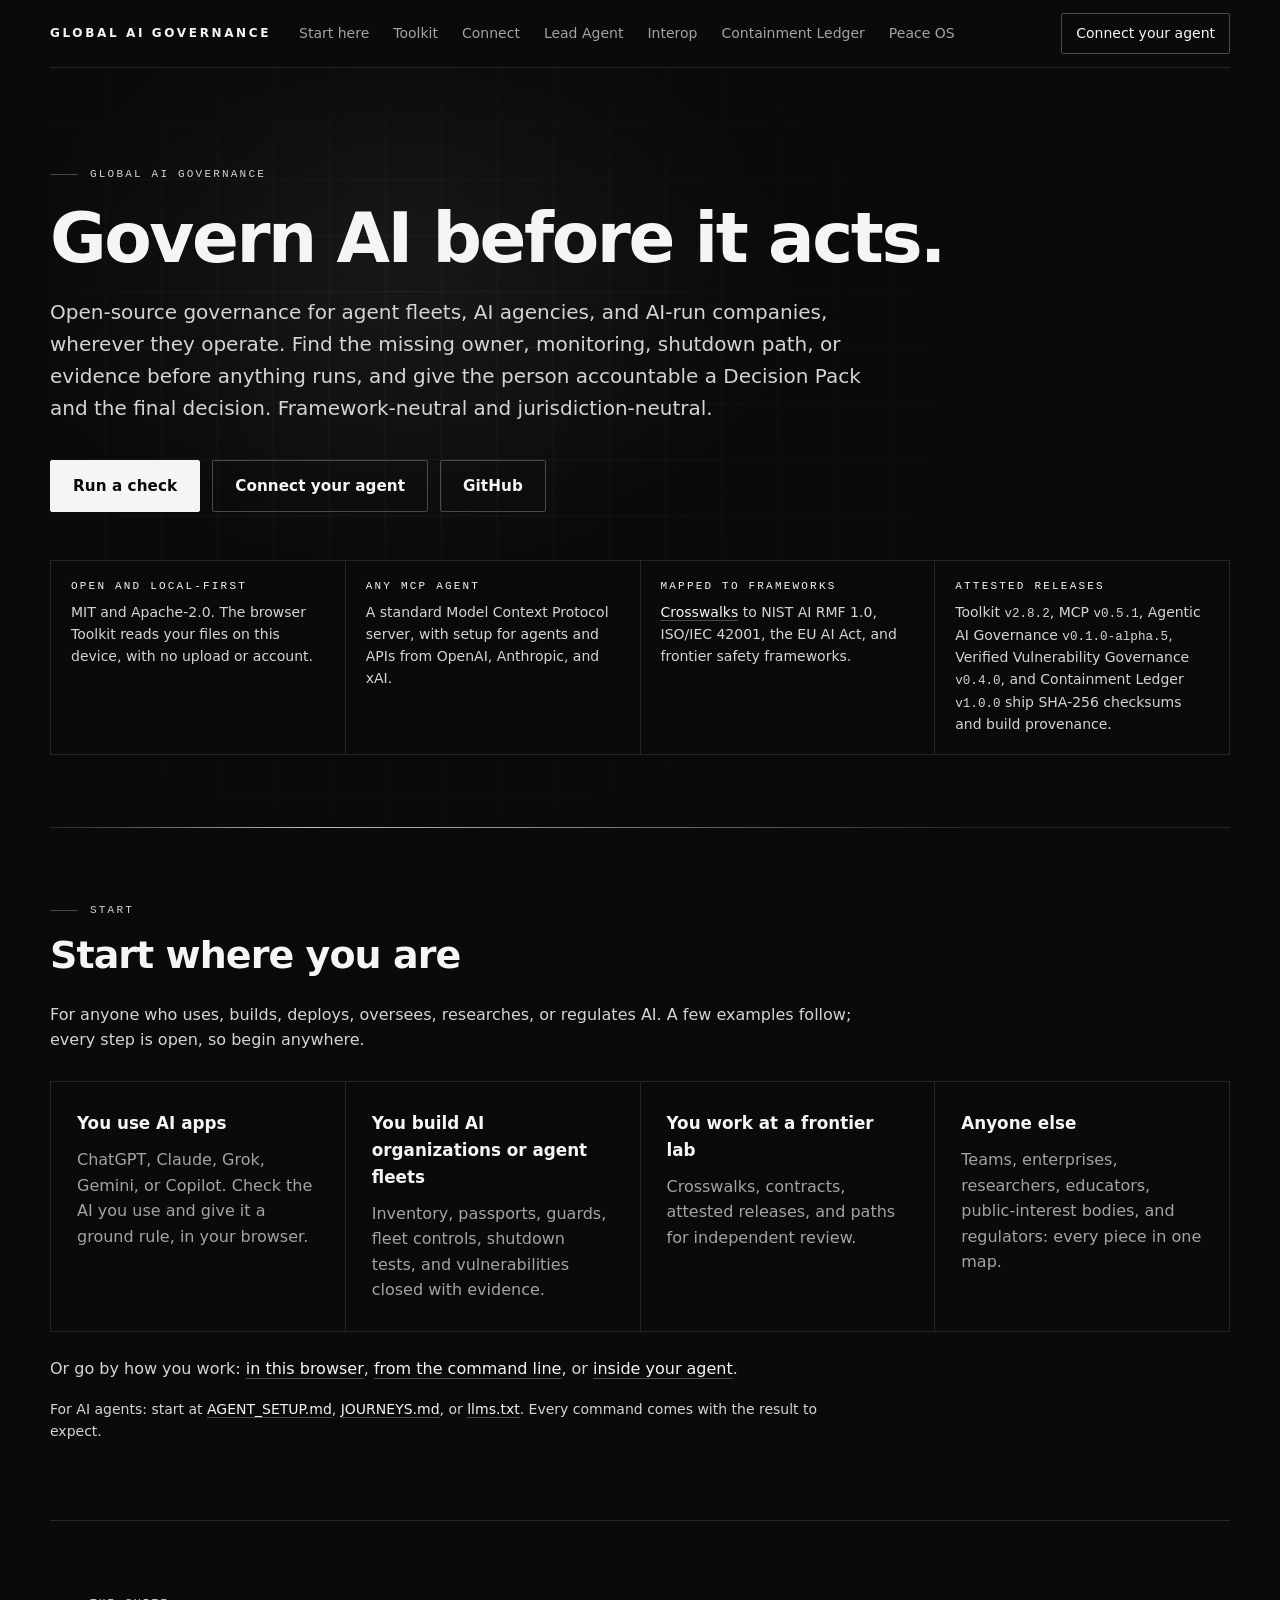
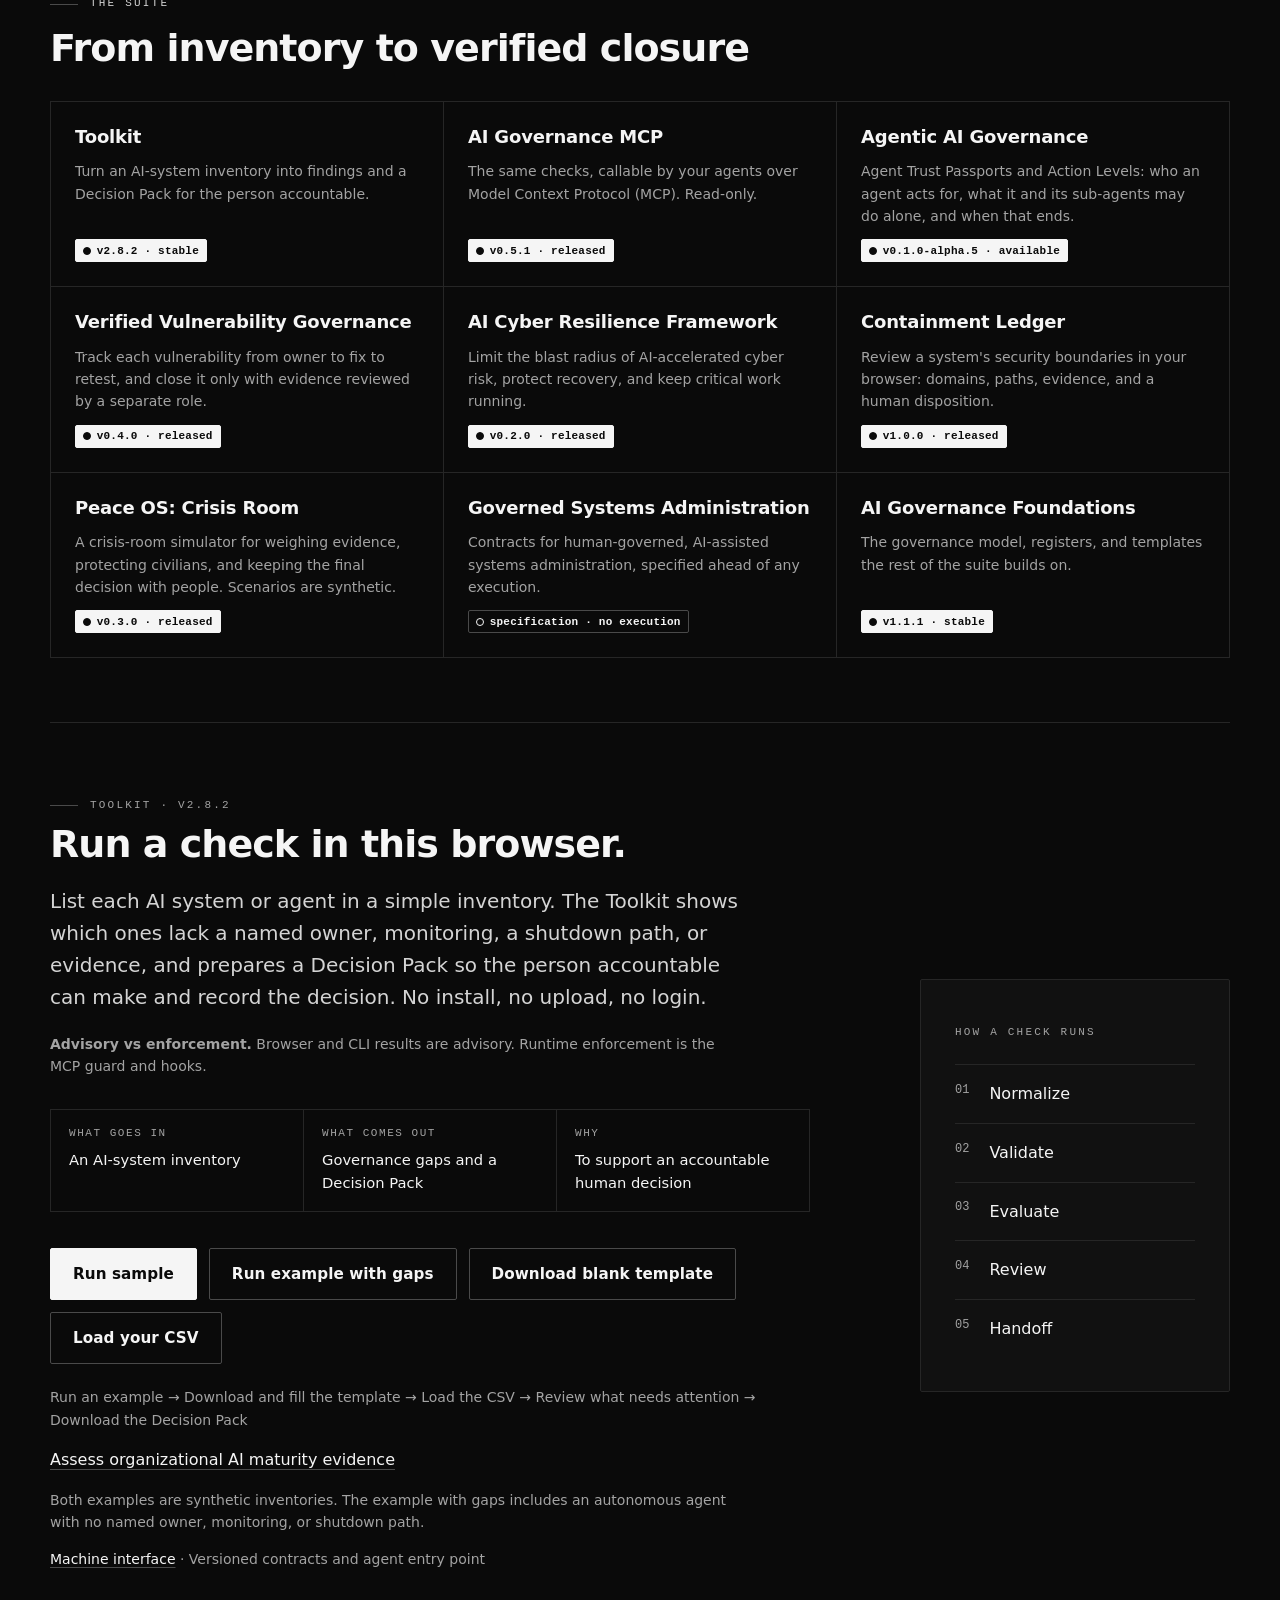
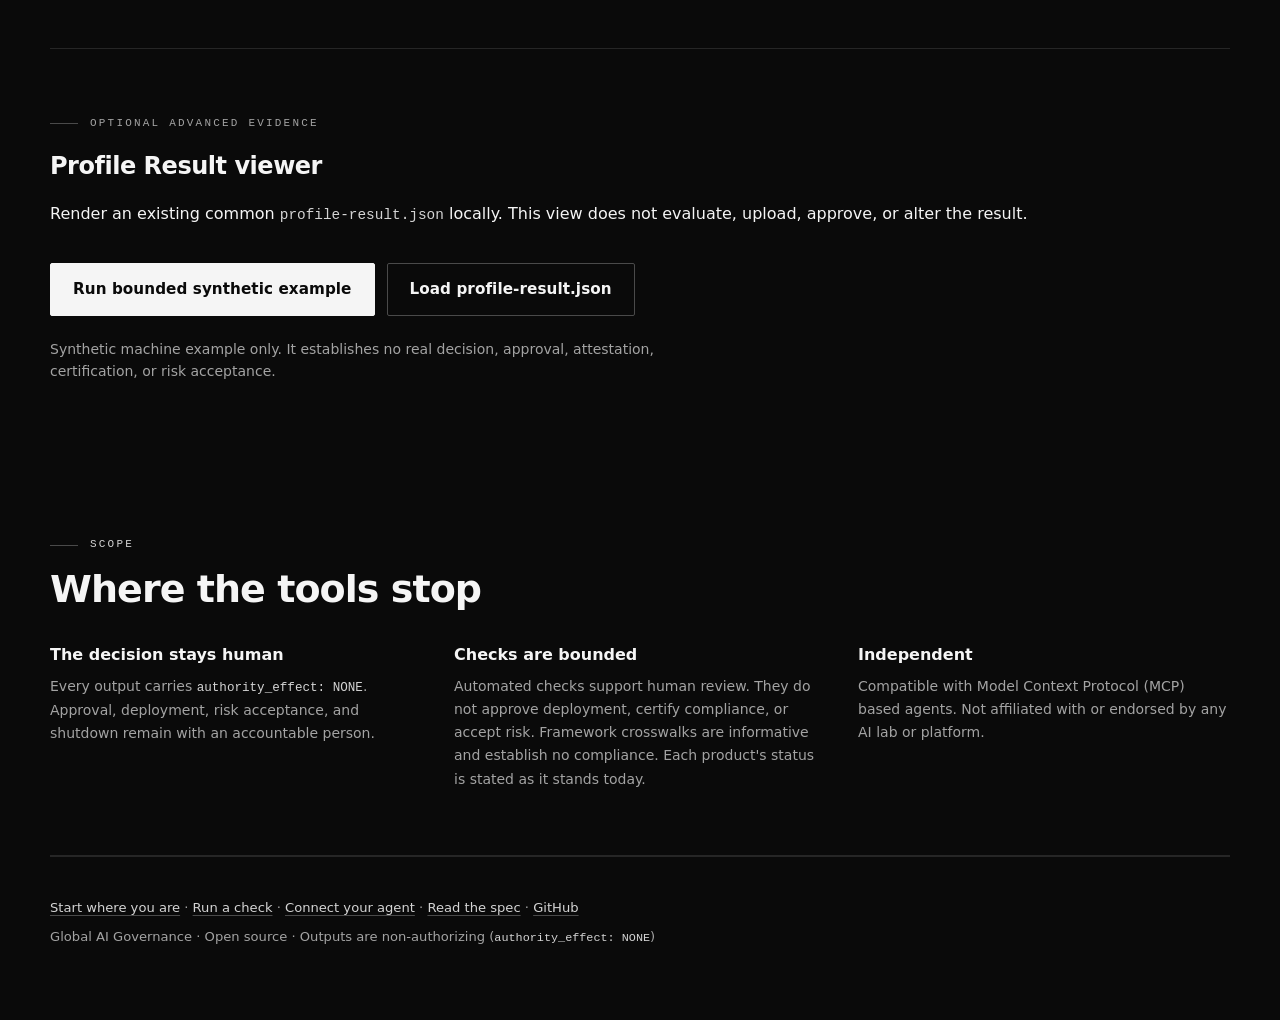
==== web/index.html @ 45d2e5c9 "fix: drop frame-ancestors from meta CSP frame-ancestors is ignored in meta elements and logs a conso" ====
<!doctype html>
<html lang="en">
<head>
  <meta charset="utf-8">
  <meta http-equiv="Content-Security-Policy" content="default-src 'self'; script-src 'self'; style-src 'self'; img-src 'self' data:; connect-src 'self'; font-src 'self'; object-src 'none'; base-uri 'none'; form-action 'none'; worker-src 'none'">
  <meta name="viewport" content="width=device-width, initial-scale=1">
  <meta name="description" content="Govern AI before it acts. Open-source, local-first checks for agent fleets, AI agencies, and AI-run companies: find the missing owner, monitoring, shutdown path, or evidence, and give the person accountable the final decision.">
  <meta property="og:type" content="website">
  <meta property="og:site_name" content="Global AI Governance">
  <meta property="og:url" content="https://ai-governance.solutions/">
  <meta property="og:title" content="Global AI Governance">
  <meta property="og:description" content="Govern AI before it acts. Open-source, framework-neutral checks for agent fleets, AI agencies, and AI-run companies, wherever they operate.">
  <meta property="og:image" content="https://ai-governance.solutions/og-image.png">
  <meta property="og:image:width" content="1200">
  <meta property="og:image:height" content="630">
  <meta property="og:image:alt" content="Global AI Governance: governance for AI agencies, agent fleets, and AI-run companies">
  <meta name="twitter:card" content="summary_large_image">
  <title>Global AI Governance · Govern AI before it acts</title>
  <link rel="canonical" href="https://ai-governance.solutions/">
  <link rel="icon" href="./favicon.svg" type="image/svg+xml">
  <link rel="apple-touch-icon" href="./apple-touch-icon.png">
  <link rel="stylesheet" href="./styles.css">
  <link rel="alternate" type="application/json" href="./machine-interface.json" title="Machine interface">
  <link rel="alternate" type="text/plain" href="./llms.txt" title="llms.txt">
  <script type="application/ld+json">{"@context":"https://schema.org","@graph":[{"@type":"Organization","@id":"https://ai-governance.solutions/#organization","name":"Global AI Governance","url":"https://ai-governance.solutions/","logo":"https://ai-governance.solutions/apple-touch-icon.png","sameAs":["https://github.com/GLOBAL-AI-GOVERNANCE"]},{"@type":"WebSite","@id":"https://ai-governance.solutions/#website","name":"Global AI Governance","url":"https://ai-governance.solutions/","publisher":{"@id":"https://ai-governance.solutions/#organization"},"inLanguage":"en"},{"@type":"SoftwareApplication","@id":"https://ai-governance.solutions/#toolkit","name":"Global AI Governance Toolkit","applicationCategory":"DeveloperApplication","operatingSystem":"Web browser; Python 3.11 or later","softwareVersion":"2.8.2","url":"https://ai-governance.solutions/#toolkit","downloadUrl":"https://github.com/GLOBAL-AI-GOVERNANCE/global-ai-governance-toolkit/releases/tag/v2.8.2","codeRepository":"https://github.com/GLOBAL-AI-GOVERNANCE/global-ai-governance-toolkit","license":"https://opensource.org/license/mit","isAccessibleForFree":true,"offers":{"@type":"Offer","price":"0","priceCurrency":"USD"},"description":"Local-first checks for AI systems and agents that surface missing owners, monitoring, shutdown paths, and evidence, then prepare a Decision Pack for an accountable human. Non-authorizing.","publisher":{"@id":"https://ai-governance.solutions/#organization"}},{"@type":"SoftwareApplication","@id":"https://ai-governance.solutions/connect.html#agents","name":"AI Governance MCP","alternateName":"gaig-mcp","applicationCategory":"DeveloperApplication","operatingSystem":"Python 3.11 or later","softwareVersion":"0.5.1","url":"https://ai-governance.solutions/connect.html#agents","codeRepository":"https://github.com/GLOBAL-AI-GOVERNANCE/ai-governance-mcp","license":"https://www.apache.org/licenses/LICENSE-2.0","isAccessibleForFree":true,"offers":{"@type":"Offer","price":"0","priceCurrency":"USD"},"description":"Read-only Model Context Protocol server with check_inventory, build_decision_pack, and validate_passport. Every result carries authority_effect NONE.","publisher":{"@id":"https://ai-governance.solutions/#organization"}}]}</script>
</head>
<body>
  <a class="skip-link" href="#top">Skip to main content</a>
  <nav class="gaig-bar shell" aria-label="Global AI Governance sites">
    <a class="gaig-brand" href="./" aria-current="page">Global AI Governance</a>
    <span class="gaig-links"><a href="./start.html">Start here</a><a href="#toolkit">Toolkit</a><a href="./connect.html">Connect</a><a href="./lead-agent/">Lead Agent</a><a href="./interoperability.html">Interop</a><a href="//global-ai-governance.github.io/containment-ledger/">Containment Ledger</a><a href="//global-ai-governance.github.io/peace-os/">Peace OS</a></span>
    <a class="gaig-cta" href="./connect.html#agents">Connect your agent</a>
  </nav>
  <main id="top" tabindex="-1">
    <section class="shell connect-section connect-hero g-field" aria-labelledby="brand-heading">
      <p class="eyebrow">Global AI Governance</p>
      <h1 id="brand-heading">Govern AI before it acts.</h1>
      <p class="lede">Open-source governance for agent fleets, AI agencies, and AI-run companies, wherever they operate. Find the missing owner, monitoring, shutdown path, or evidence before anything runs, and give the person accountable a Decision Pack and the final decision. Framework-neutral and jurisdiction-neutral.</p>
      <div class="actions">
        <a class="primary" href="#toolkit">Run a check</a>
        <a class="template-button" href="./connect.html#agents">Connect your agent</a>
        <a class="template-button" href="//github.com/GLOBAL-AI-GOVERNANCE">GitHub</a>
      </div>
      <ul class="proof" aria-label="Facts about the tools">
        <li><span>Open and local-first</span>MIT and Apache-2.0. The browser Toolkit reads your files on this device, with no upload or account.</li>
        <li><span>Any MCP agent</span>A standard Model Context Protocol server, with setup for agents and APIs from OpenAI, Anthropic, and xAI.</li>
        <li><span>Mapped to frameworks</span><a href="//github.com/GLOBAL-AI-GOVERNANCE/GLOBAL-AI-GOVERNANCE/blob/main/docs/FRONTIER_AND_REGULATORY_CROSSWALK.md">Crosswalks</a> to NIST AI RMF 1.0, ISO/IEC 42001, the EU AI Act, and frontier safety frameworks.</li>
        <li><span>Attested releases</span>Toolkit <code>v2.8.2</code>, MCP <code>v0.5.1</code>, Agentic AI Governance <code>v0.1.0-alpha.5</code>, Verified Vulnerability Governance <code>v0.4.0</code>, and Containment Ledger <code>v1.0.0</code> ship SHA-256 checksums and build provenance.</li>
      </ul>
    </section>

    <section id="start" class="shell connect-section" aria-labelledby="start-heading">
      <p class="eyebrow">Start</p>
      <h2 id="start-heading">Start where you are</h2>
      <p>For anyone who uses, builds, deploys, oversees, researches, or regulates AI. A few examples follow; every step is open, so begin anywhere.</p>
      <ul class="start-paths">
        <li><a href="./start.html#apps"><strong>You use AI apps</strong><span>ChatGPT, Claude, Grok, Gemini, or Copilot. Check the AI you use and give it a ground rule, in your browser.</span></a></li>
        <li><a href="./start.html#builders"><strong>You build AI organizations or agent fleets</strong><span>Inventory, passports, guards, fleet controls, shutdown tests, and vulnerabilities closed with evidence.</span></a></li>
        <li><a href="./start.html#labs"><strong>You work at a frontier lab</strong><span>Crosswalks, contracts, attested releases, and paths for independent review.</span></a></li>
        <li><a href="./start.html#anyone"><strong>Anyone else</strong><span>Teams, enterprises, researchers, educators, public-interest bodies, and regulators: every piece in one map.</span></a></li>
      </ul>
      <p class="start-ways">Or go by how you work: <a href="#toolkit">in this browser</a>, <a href="//github.com/GLOBAL-AI-GOVERNANCE/global-ai-governance-toolkit#quick-start">from the command line</a>, or <a href="./connect.html#setup">inside your agent</a>.</p>
      <p class="fineprint">For AI agents: start at <a href="./AGENT_SETUP.md">AGENT_SETUP.md</a>, <a href="./JOURNEYS.md">JOURNEYS.md</a>, or <a href="./llms.txt">llms.txt</a>. Every command comes with the result to expect.</p>
    </section>

    <section id="products" class="shell connect-section" aria-labelledby="products-heading">
      <p class="eyebrow">The suite</p>
      <h2 id="products-heading">From inventory to verified closure</h2>
      <ul class="suite">
        <li id="global-ai-governance-toolkit"><h3><a href="#toolkit">Toolkit</a></h3><p>Turn an AI-system inventory into findings and a Decision Pack for the person accountable.</p><span class="g-badge" data-g-status="done">v2.8.2 · stable</span></li>
        <li id="ai-governance-mcp"><h3><a href="//github.com/GLOBAL-AI-GOVERNANCE/ai-governance-mcp">AI Governance MCP</a></h3><p>The same checks, callable by your agents over Model Context Protocol (MCP). Read-only.</p><span class="g-badge" data-g-status="done">v0.5.1 · released</span></li>
        <li id="agentic-ai-governance"><h3><a href="//github.com/GLOBAL-AI-GOVERNANCE/agentic-ai-governance">Agentic AI Governance</a></h3><p>Agent Trust Passports and Action Levels: who an agent acts for, what it and its sub-agents may do alone, and when that ends.</p><span class="g-badge" data-g-status="done">v0.1.0-alpha.5 · available</span></li>
        <li id="verified-vulnerability-governance"><h3><a href="//github.com/GLOBAL-AI-GOVERNANCE/verified-vulnerability-governance">Verified Vulnerability Governance</a></h3><p>Track each vulnerability from owner to fix to retest, and close it only with evidence reviewed by a separate role.</p><span class="g-badge" data-g-status="done">v0.4.0 · released</span></li>
        <li id="ai-cyber-resilience-framework"><h3><a href="//github.com/GLOBAL-AI-GOVERNANCE/ai-cyber-resilience-framework">AI Cyber Resilience Framework</a></h3><p>Limit the blast radius of AI-accelerated cyber risk, protect recovery, and keep critical work running.</p><span class="g-badge" data-g-status="done">v0.2.0 · released</span></li>
        <li id="containment-ledger"><h3><a href="//global-ai-governance.github.io/containment-ledger/">Containment Ledger</a></h3><p>Review a system's security boundaries in your browser: domains, paths, evidence, and a human disposition.</p><span class="g-badge" data-g-status="done">v1.0.0 · released</span></li>
        <li id="peace-os"><h3><a href="//global-ai-governance.github.io/peace-os/">Peace OS: Crisis Room</a></h3><p>A crisis-room simulator for weighing evidence, protecting civilians, and keeping the final decision with people. Scenarios are synthetic.</p><span class="g-badge" data-g-status="done">v0.3.0 · released</span></li>
        <li id="governed-systems-administration"><h3><a href="//github.com/GLOBAL-AI-GOVERNANCE/governed-systems-administration">Governed Systems Administration</a></h3><p>Contracts for human-governed, AI-assisted systems administration, specified ahead of any execution.</p><span class="g-badge">specification · no execution</span></li>
        <li id="ai-governance-os"><h3><a href="//github.com/GLOBAL-AI-GOVERNANCE/ai-governance-os">AI Governance Foundations</a></h3><p>The governance model, registers, and templates the rest of the suite builds on.</p><span class="g-badge" data-g-status="done">v1.1.1 · stable</span></li>
      </ul>
    </section>

    <section id="toolkit" class="hero shell" tabindex="-1" aria-labelledby="toolkit-heading">
      <div>
        <p class="eyebrow">Toolkit · v2.8.2</p>
        <h2 id="toolkit-heading" class="hero-title">Run a check in this browser.</h2>
        <p class="lede">List each AI system or agent in a simple inventory. The Toolkit shows which ones lack a named owner, monitoring, a shutdown path, or evidence, and prepares a Decision Pack so the person accountable can make and record the decision. No install, no upload, no login.</p>
        <p class="fineprint"><strong>Advisory vs enforcement.</strong> Browser and CLI results are advisory. Runtime enforcement is the MCP guard and hooks.</p>
        <div class="value-path" aria-label="What goes in and what comes out">
          <p><strong>What goes in</strong><span>An AI-system inventory</span></p>
          <p><strong>What comes out</strong><span>Governance gaps and a Decision Pack</span></p>
          <p><strong>Why</strong><span>To support an accountable human decision</span></p>
        </div>
        <div class="actions">
          <button id="run-sample" class="primary">Run sample</button>
          <button id="run-gaps-sample" class="template-button" type="button" aria-describedby="sample-boundary">Run example with gaps</button>
          <a class="template-button" href="./ai-system-inventory-template.csv" download>Download blank template</a>
          <label class="file-button">Load your CSV<input id="csv-file" type="file" accept=".csv,text/csv"></label>
        </div>
        <p class="journey">Run an example → Download and fill the template → Load the CSV → Review what needs attention → Download the Decision Pack</p>
        <p><a href="./maturity/">Assess organizational AI maturity evidence</a></p>
        <p id="sample-boundary" class="fineprint">Both examples are synthetic inventories. The example with gaps includes an autonomous agent with no named owner, monitoring, or shutdown path.</p>
        <p class="machine-link"><a href="./machine-interface.json">Machine interface</a> · Versioned contracts and agent entry point</p>
      </div>
      <aside class="contract-card" aria-label="How a check runs">
        <p class="card-kicker">How a check runs</p>
        <ol>
          <li><span>01</span> Normalize</li><li><span>02</span> Validate</li><li><span>03</span> Evaluate</li><li><span>04</span> Review</li><li><span>05</span> Handoff</li>
        </ol>
      </aside>
    </section>

    <section id="workspace" class="workspace shell" hidden>
      <div class="workspace-head">
        <div><p class="eyebrow">Current evaluation</p><h2 id="source-name">Inventory</h2></div>
        <details class="advanced"><summary>Advanced / Reproducibility</summary><label>Evaluation time <input id="evaluation-time" type="text" placeholder="2026-08-29T12:00:00Z" aria-describedby="time-help"></label><p id="time-help">Optional real UTC time (YYYY-MM-DDTHH:MM:SSZ) for byte-reproducible output. Impossible dates are rejected.</p></details>
        <button id="run-checks" class="primary">Run governance checks</button>
      </div>
      <div id="error" class="error" role="alert" hidden></div>
      <p id="evaluation-status" class="evaluation-status" role="status" aria-live="polite"></p>
      <div class="tabs" role="tablist" aria-label="Evaluation views">
        <button class="tab active" type="button" role="tab" id="tab-preview" aria-controls="preview" aria-selected="true" data-panel="preview">Normalization preview</button>
        <button class="tab" type="button" role="tab" id="tab-results" aria-controls="results" aria-selected="false" tabindex="-1" data-panel="results">Governance results</button>
        <button class="tab" type="button" role="tab" id="tab-outputs" aria-controls="outputs" aria-selected="false" tabindex="-1" data-panel="outputs">Machine outputs</button>
        <button class="tab" type="button" role="tab" id="tab-downloads" aria-controls="downloads" aria-selected="false" tabindex="-1" data-panel="downloads">Decision Pack</button>
      </div>
      <section id="preview" class="panel active" role="tabpanel" aria-labelledby="tab-preview" tabindex="0"><div id="normalization-summary" class="summary-grid"></div><div class="table-wrap" tabindex="0" role="region" aria-label="Normalized inventory preview"><table><thead id="preview-head"></thead><tbody id="preview-body"></tbody></table></div></section>
      <section id="results" class="panel" role="tabpanel" aria-labelledby="tab-results" tabindex="0" hidden><div id="gate" class="gate"></div><div id="result-explanation" class="result-explanation"></div><div id="finding-list"></div></section>
      <section id="outputs" class="panel" role="tabpanel" aria-labelledby="tab-outputs" tabindex="0" hidden><div class="output-switch" role="group" aria-label="Machine output to show"><button type="button" data-output="normalized" class="active" aria-pressed="true">Normalized</button><button type="button" data-output="findings" aria-pressed="false">Findings</button><button type="button" data-output="result" aria-pressed="false">Result</button><button type="button" data-output="handoff" aria-pressed="false">Handoff</button></div><pre id="machine-json" tabindex="0" role="region" aria-label="Selected machine output (JSON)"></pre></section>
      <section id="downloads" class="panel" role="tabpanel" aria-labelledby="tab-downloads" tabindex="0" hidden><p>Download the versioned machine contracts, the manifest, the non-authorizing handoff, or each human review document. Every human review document and every machine contract is digest-listed in the manifest. The handoff names the manifest digest and grants no authority.</p><div id="download-grid" class="download-grid"></div></section>
    </section>
    <section class="shell profile-workspace" aria-labelledby="profile-heading">
      <p class="eyebrow">Optional advanced evidence</p>
      <h2 id="profile-heading">Profile Result viewer</h2>
      <p>Render an existing common <code>profile-result.json</code> locally. This view does not evaluate, upload, approve, or alter the result.</p>
      <div class="actions"><button id="run-profile-sample" class="primary" type="button" aria-describedby="profile-sample-boundary">Run bounded synthetic example</button><label class="file-button">Load profile-result.json<input id="profile-file" type="file" accept=".json,application/json"></label></div>
      <p id="profile-sample-boundary" class="fineprint">Synthetic machine example only. It establishes no real decision, approval, attestation, certification, or risk acceptance.</p>
      <div id="profile-error" class="error" role="alert" hidden></div>
      <div id="profile-result" class="profile-result"></div>
    </section>
    <section id="scope" class="shell connect-section scope" aria-labelledby="scope-heading">
      <p class="eyebrow">Scope</p>
      <h2 id="scope-heading">Where the tools stop</h2>
      <dl class="scope-list">
        <div><dt>The decision stays human</dt><dd>Every output carries <code>authority_effect: NONE</code>. Approval, deployment, risk acceptance, and shutdown remain with an accountable person.</dd></div>
        <div><dt>Checks are bounded</dt><dd>Automated checks support human review. They do not approve deployment, certify compliance, or accept risk. Framework crosswalks are informative and establish no compliance. Each product's status is stated as it stands today.</dd></div>
        <div><dt>Independent</dt><dd>Compatible with Model Context Protocol (MCP) based agents. Not affiliated with or endorsed by any AI lab or platform.</dd></div>
      </dl>
    </section>
  </main>
  <footer class="shell gaig-footer">
    <p class="gaig-footer-ctas"><a href="./start.html">Start where you are</a> · <a href="#toolkit">Run a check</a> · <a href="./connect.html#agents">Connect your agent</a> · <a href="./connect.html#spec">Read the spec</a> · <a href="//github.com/GLOBAL-AI-GOVERNANCE">GitHub</a></p>
    <p>Global AI Governance · Open source · Outputs are non-authorizing (<code>authority_effect: NONE</code>)</p>
  </footer>
  <script type="module" src="./app.mjs"></script>
</body>
</html>
---- web/styles.css ----
/* Global AI Governance design tokens v1 (shared verbatim across ai-governance.solutions, Peace OS, and Containment Ledger) */
:root, [data-g-scheme="dark"] {
  --g-font-sans: Inter, ui-sans-serif, system-ui, -apple-system, BlinkMacSystemFont, "Segoe UI", "Helvetica Neue", Arial, sans-serif;
  --g-font-mono: ui-monospace, SFMono-Regular, "SF Mono", Menlo, Consolas, "Liberation Mono", monospace;
  --g-text-2xs: .6875rem; --g-text-xs: .75rem; --g-text-sm: .875rem; --g-text-base: 1rem; --g-text-lg: 1.125rem; --g-text-xl: 1.375rem; --g-text-2xl: 1.75rem;
  --g-text-3xl: clamp(1.75rem, 3vw, 2.375rem); --g-text-display: clamp(2.5rem, 5.4vw, 4.75rem);
  --g-leading-tight: 1.04; --g-leading-snug: 1.25; --g-leading-body: 1.6;
  --g-tracking-display: -.035em; --g-tracking-caps: .16em;
  --g-space-1: .25rem; --g-space-2: .5rem; --g-space-3: .75rem; --g-space-4: 1rem; --g-space-5: 1.5rem; --g-space-6: 2rem; --g-space-7: 3rem; --g-space-8: 4rem; --g-space-9: 6rem;
  --g-radius-sm: 2px; --g-radius: 4px; --g-radius-lg: 8px;
  --g-hairline: 1px; --g-focus-width: 2px; --g-focus-offset: 3px;
  --g-ease: cubic-bezier(.2, .7, .2, 1); --g-duration: 180ms;
  --g-shell: 1180px; --g-measure: 68ch;
  color-scheme: dark;
  --g-bg: #0a0a0a; --g-surface: #111111; --g-surface-2: #171717;
  --g-line: #262626; --g-line-strong: #4a4a4a;
  --g-text: #f5f5f5; --g-text-2: #d4d4d4; --g-text-muted: #a3a3a3;
  --g-invert-bg: #f5f5f5; --g-invert-text: #0a0a0a;
  --g-focus: #ffffff; --g-signal: #e8a49c;
}
[data-g-scheme="light"] {
  color-scheme: light;
  --g-bg: #ffffff; --g-surface: #fafafa; --g-surface-2: #f3f3f3;
  --g-line: #e2e2e2; --g-line-strong: #8a8a8a;
  --g-text: #0a0a0a; --g-text-2: #262626; --g-text-muted: #595959;
  --g-invert-bg: #0a0a0a; --g-invert-text: #f5f5f5;
  --g-focus: #0a0a0a; --g-signal: #8f2d2d;
}
/* Status marks: meaning is carried by shape, fill, and weight; color is never the only cue. */
.g-badge { display: inline-flex; align-items: center; gap: .5em; padding: .3em .65em; border: var(--g-hairline) solid var(--g-line-strong); border-radius: var(--g-radius-sm); color: var(--g-text); font: 600 var(--g-text-2xs)/1.3 var(--g-font-mono); letter-spacing: .08em; text-transform: uppercase; white-space: normal; max-width: 100%; overflow-wrap: anywhere; }
.g-badge::before, .g-status::before { content: ""; flex: 0 0 auto; width: .55em; height: .55em; border: 1.5px solid currentColor; border-radius: 50%; }
.g-badge[data-g-status="done"], .g-status[data-g-status="done"] { font-weight: 700; }
.g-badge[data-g-status="done"] { background: var(--g-invert-bg); border-color: var(--g-invert-bg); color: var(--g-invert-text); }
.g-badge[data-g-status="done"]::before, .g-status[data-g-status="done"]::before { background: currentColor; }
.g-badge[data-g-status="pending"] { border-style: dashed; color: var(--g-text-muted); }
.g-badge[data-g-status="pending"]::before, .g-status[data-g-status="pending"]::before { border-style: dashed; }
.g-badge[data-g-status="blocked"], .g-status[data-g-status="blocked"] { color: var(--g-signal); font-weight: 700; }
.g-badge[data-g-status="blocked"] { border-width: 2px; border-color: currentColor; }
.g-badge[data-g-status="blocked"]::before, .g-status[data-g-status="blocked"]::before { border-radius: 0; background: currentColor; }
.g-status { display: inline-flex; align-items: baseline; gap: .55em; }
.g-status::before { transform: translateY(-.05em); }

/* Global AI Governance design tokens v2: atmosphere (shared verbatim across ai-governance.solutions, Peace OS, and Containment Ledger) */
:root, [data-g-scheme="dark"] {
  --g-tracking-label: .2em;
  --g-grid-size: 56px;
  --g-grid-line: rgb(255 255 255 / .045);
  --g-glow: rgb(255 255 255 / .07);
  --g-glow-strong: rgb(255 255 255 / .16);
  --g-rule-lit: rgb(255 255 255 / .7);
  --g-reveal: 1.8s;
}
[data-g-scheme="light"] {
  --g-grid-line: rgb(10 10 10 / .055);
  --g-glow: rgb(10 10 10 / .045);
  --g-glow-strong: rgb(10 10 10 / .12);
  --g-rule-lit: rgb(10 10 10 / .55);
}
/* Field: a hairline grid that fades toward every edge, a soft edge glow, and a luminous rule drawn once along the lower edge. Decorative only; no layout shift. */
.g-field { position: relative; isolation: isolate; }
.g-field::before { content: ""; position: absolute; inset: 0; z-index: -1; pointer-events: none; background-image: radial-gradient(ellipse 60% 70% at 30% 20%, var(--g-glow), transparent 70%), linear-gradient(var(--g-grid-line) 1px, transparent 1px), linear-gradient(90deg, var(--g-grid-line) 1px, transparent 1px); background-size: 100% 100%, var(--g-grid-size) var(--g-grid-size), var(--g-grid-size) var(--g-grid-size); background-position: 0 0, -1px -1px, -1px -1px; -webkit-mask-image: radial-gradient(ellipse 70% 85% at 30% 45%, #000 15%, transparent 72%); mask-image: radial-gradient(ellipse 70% 85% at 30% 45%, #000 15%, transparent 72%); }
.g-field::after { content: ""; position: absolute; left: 0; right: 0; bottom: -1px; height: 1px; pointer-events: none; background: linear-gradient(90deg, transparent, var(--g-rule-lit) 22%, transparent 78%); transform-origin: 0 50%; animation: g-draw var(--g-reveal) var(--g-ease) .25s both; }
@keyframes g-draw { from { opacity: 0; transform: scaleX(0); } to { opacity: 1; transform: scaleX(1); } }
@media (prefers-reduced-motion: reduce) { .g-field::after { animation: none; } }
@media (forced-colors: active) { .g-field::before, .g-field::after { display: none; } }
/* Machine detail: versions, hashes, and identifiers read as instrument text. */
code, pre, kbd, samp, .g-badge { font-variant-numeric: tabular-nums slashed-zero; }

/* Site: ai-governance.solutions */
:root { --ink:var(--g-text); --muted:var(--g-text-muted); --panel:var(--g-surface); --line:var(--g-line); }
* { box-sizing:border-box; }
@media (prefers-reduced-motion: no-preference) { html:focus-within { scroll-behavior:smooth; } }
@media (prefers-reduced-motion: reduce) { html { scroll-behavior:auto; } }
html { scroll-padding-top: 6rem; }
[id] { scroll-margin-top: 6rem; }
body { margin:0; background:var(--g-bg); color:var(--g-text); font:400 var(--g-text-base)/var(--g-leading-body) var(--g-font-sans); -webkit-font-smoothing:antialiased; -moz-osx-font-smoothing:grayscale; text-rendering:optimizeLegibility; }
::selection { background:var(--g-invert-bg); color:var(--g-invert-text); }
button, input { font:inherit; }
button { cursor:pointer; }
a { color:var(--g-text); text-decoration:underline; text-decoration-color:var(--g-line-strong); text-decoration-thickness:1px; text-underline-offset:.22em; transition:text-decoration-color var(--g-duration) var(--g-ease), color var(--g-duration) var(--g-ease); }
a:hover { text-decoration-color:currentColor; }
code { font-family:var(--g-font-mono); font-size:.9em; color:var(--g-text-2); }
h2 { font-weight:600; letter-spacing:-.02em; line-height:var(--g-leading-snug); }
.shell { width:min(var(--g-shell), calc(100% - 48px)); margin-inline:auto; }

/* Header and navigation */
.gaig-bar { display:flex; flex-wrap:wrap; align-items:center; gap:10px 28px; min-height:68px; padding:12px 0; border-bottom:var(--g-hairline) solid var(--g-line); font-size:var(--g-text-sm); }
.gaig-bar a { color:var(--g-text-muted); text-decoration:none; }
.gaig-bar a:hover,.gaig-bar a[aria-current="page"] { color:var(--g-text); }
.gaig-brand { color:var(--g-text) !important; font-weight:600; font-size:var(--g-text-xs); letter-spacing:.22em; text-transform:uppercase; }
.gaig-links { display:flex; flex-wrap:wrap; gap:24px; flex:1; }
.gaig-cta { border:var(--g-hairline) solid var(--g-line-strong); color:var(--g-text) !important; padding:8px 14px; border-radius:var(--g-radius-sm); font-weight:500; transition:box-shadow var(--g-duration) var(--g-ease), border-color var(--g-duration) var(--g-ease), background-color var(--g-duration) var(--g-ease), color var(--g-duration) var(--g-ease); }
.gaig-cta:hover { background:var(--g-invert-bg); border-color:var(--g-invert-bg); color:var(--g-invert-text) !important; box-shadow:0 0 24px var(--g-glow-strong); }

/* Type */
.eyebrow,.card-kicker { display:flex; align-items:center; gap:12px; color:var(--g-text-muted); letter-spacing:var(--g-tracking-label); text-transform:uppercase; font:500 var(--g-text-2xs)/1.4 var(--g-font-mono); }
.eyebrow::before { content:""; width:28px; height:1px; background:var(--g-line-strong); flex:0 0 auto; }
h1,.hero-title { margin:.3em 0; max-width:900px; font-size:var(--g-text-display); line-height:var(--g-leading-tight); letter-spacing:var(--g-tracking-display); font-weight:600; }
.lede { max-width:700px; color:var(--g-text-2); font-size:clamp(1.05rem,1.6vw,1.25rem); line-height:1.6; }
.fineprint { color:var(--g-text-muted); font-size:var(--g-text-sm); max-width:680px; }
.journey { max-width:760px; color:var(--g-text-muted); font-size:var(--g-text-sm); }.machine-link { font-size:var(--g-text-sm); color:var(--g-text-muted); }

/* Buttons */
.actions { display:flex; flex-wrap:wrap; gap:12px; margin:36px 0 22px; }
.primary,.file-button,.template-button { display:inline-flex; align-items:center; min-height:48px; border:var(--g-hairline) solid var(--g-invert-bg); background:var(--g-invert-bg); color:var(--g-invert-text); font-weight:600; font-size:.95rem; letter-spacing:.005em; padding:13px 22px; border-radius:var(--g-radius-sm); text-decoration:none; transition:background-color var(--g-duration) var(--g-ease), border-color var(--g-duration) var(--g-ease), color var(--g-duration) var(--g-ease), box-shadow var(--g-duration) var(--g-ease); }
.primary:hover { background:#d9d9d9; border-color:#d9d9d9; box-shadow:0 0 32px var(--g-glow-strong); }
.file-button,.template-button { background:transparent; color:var(--g-text); border-color:var(--g-line-strong); cursor:pointer; }
.file-button:hover,.template-button:hover { border-color:var(--g-text); }
.file-button { position:relative; overflow:hidden; }.file-button input { position:absolute; inset:0; width:100%; height:100%; opacity:0; pointer-events:none; }

/* Toolkit hero */
.hero { min-height:620px; display:grid; grid-template-columns:minmax(0,1.45fr) minmax(310px,.55fr); gap:88px; align-items:center; padding-block:96px; }
.value-path { display:grid; grid-template-columns:repeat(3,1fr); gap:1px; max-width:760px; margin-top:32px; background:var(--g-line); border:var(--g-hairline) solid var(--g-line); }.value-path p { margin:0; padding:16px 18px; background:var(--g-bg); }.value-path strong,.value-path span { display:block; }.value-path strong { color:var(--g-text-muted); font:500 var(--g-text-2xs)/1.4 var(--g-font-mono); text-transform:uppercase; letter-spacing:.14em; }.value-path span { margin-top:6px; font-size:.92rem; }
.contract-card { background:var(--g-surface); border:var(--g-hairline) solid var(--g-line); padding:34px; border-radius:var(--g-radius-sm); }
.contract-card ol { padding:0; margin:24px 0 0; list-style:none; }.contract-card li { display:flex; gap:20px; padding:16px 0; border-top:var(--g-hairline) solid var(--g-line); font-weight:500; }.contract-card li span { color:var(--g-text-muted); font:500 var(--g-text-xs) var(--g-font-mono); padding-top:.15em; }

/* Workspace */
.workspace { border:var(--g-hairline) solid var(--g-line); background:var(--g-surface); margin-bottom:96px; border-radius:var(--g-radius-sm); }
.workspace-head { display:grid; grid-template-columns:1fr auto auto; gap:18px; align-items:end; padding:28px; }.workspace-head h2 { margin:3px 0 0; }.workspace-head label { display:block; color:var(--g-text-muted); font-size:.8rem; margin-top:10px; }.workspace-head input { display:block; margin-top:5px; width:250px; background:var(--g-bg); color:var(--g-text); border:var(--g-hairline) solid var(--g-line-strong); border-radius:var(--g-radius-sm); padding:10px; }.advanced { min-width:250px; color:var(--g-text-muted); }.advanced summary { cursor:pointer; color:var(--g-text); }.advanced p { margin:5px 0 0; font-size:.78rem; }
.tabs { display:flex; overflow:auto; border-block:var(--g-hairline) solid var(--g-line); }.tab { flex:1; min-width:170px; color:var(--g-text-muted); background:var(--g-surface); border:0; border-right:var(--g-hairline) solid var(--g-line); padding:15px; transition:color var(--g-duration) var(--g-ease), background-color var(--g-duration) var(--g-ease); }.tab:hover { color:var(--g-text); }.tab.active { color:var(--g-invert-text); background:var(--g-invert-bg); font-weight:600; }
.panel { display:none; padding:28px; }.panel.active { display:block; }
.summary-grid { display:grid; grid-template-columns:repeat(4,1fr); gap:1px; background:var(--g-line); border:var(--g-hairline) solid var(--g-line); margin-bottom:24px; }.summary-grid article { background:var(--g-bg); padding:18px; }.summary-grid span { display:block; color:var(--g-text-muted); font:500 var(--g-text-2xs)/1.4 var(--g-font-mono); letter-spacing:.12em; text-transform:uppercase; }.summary-grid strong { font-size:1.2rem; font-weight:600; }
.table-wrap { overflow:auto; } table { width:100%; border-collapse:collapse; min-width:760px; } th,td { padding:14px 12px; text-align:left; border-bottom:var(--g-hairline) solid var(--g-line); vertical-align:top; } th { color:var(--g-text-muted); font:500 var(--g-text-2xs)/1.4 var(--g-font-mono); letter-spacing:.14em; text-transform:uppercase; border-bottom-color:var(--g-line-strong); }
tbody tr { transition:background-color var(--g-duration) var(--g-ease); } tbody tr:hover { background:var(--g-surface); }

/* Results: gate state is named in text; weight and border style reinforce it */
.gate { border:var(--g-hairline) solid var(--g-line); border-left:3px solid var(--g-text); padding:22px 26px; background:var(--g-bg); margin-bottom:20px; }.gate.blocked { border-left:8px solid var(--g-signal); background:var(--g-surface-2); }.gate.review_required { border-left:4px dashed var(--g-text); }.gate p,.gate h3 { margin:0; }.gate p,.gate span { color:var(--g-text-muted); }.gate h3 { font-size:1.8rem; font-weight:600; letter-spacing:-.02em; }
.finding { border:var(--g-hairline) solid var(--g-line); margin-top:12px; padding:22px; background:var(--g-bg); }.finding h3 { margin:12px 0 3px; font-weight:600; }.finding p { margin:0; color:var(--g-text-muted); }
.severity { display:inline-block; padding:.3em .65em; border:var(--g-hairline) solid var(--g-line-strong); border-radius:var(--g-radius-sm); color:var(--g-text-2); font:600 var(--g-text-2xs)/1.3 var(--g-font-mono); letter-spacing:.08em; text-transform:uppercase; }.severity.critical { background:var(--g-invert-bg); border-color:var(--g-invert-bg); color:var(--g-invert-text); font-weight:700; }.severity.high { border:2px solid var(--g-text); color:var(--g-text); font-weight:700; }.severity.tier { border-style:dashed; color:var(--g-text-muted); }
.finding h4 { margin:18px 0 3px; font:500 var(--g-text-2xs)/1.4 var(--g-font-mono); text-transform:uppercase; letter-spacing:.12em; color:var(--g-text); }.finding details { margin-top:16px; border-top:var(--g-hairline) solid var(--g-line); padding-top:12px; }.finding summary { cursor:pointer; color:var(--g-text); text-decoration:underline; text-decoration-color:var(--g-line-strong); text-underline-offset:.22em; }.finding code { overflow-wrap:anywhere; }.result-explanation { display:grid; grid-template-columns:1fr 1fr; gap:12px; margin-bottom:20px; }.result-explanation article { border:var(--g-hairline) solid var(--g-line); padding:20px; }.result-explanation h3 { margin:0 0 8px; font:500 var(--g-text-2xs)/1.4 var(--g-font-mono); letter-spacing:.12em; text-transform:uppercase; color:var(--g-text-muted); }.result-explanation p { margin:0; color:var(--g-text-2); }
.output-switch { display:flex; gap:8px; margin-bottom:12px; flex-wrap:wrap; }.output-switch button { background:transparent; color:var(--g-text-muted); border:var(--g-hairline) solid var(--g-line); border-radius:var(--g-radius-sm); padding:7px 12px; }.output-switch button.active { border-color:var(--g-text); color:var(--g-text); font-weight:600; }
pre { max-height:560px; overflow:auto; background:var(--g-surface); border:var(--g-hairline) solid var(--g-line); border-radius:var(--g-radius-sm); padding:20px; color:var(--g-text-2); font:13px/1.6 var(--g-font-mono); }
.download-grid { display:grid; grid-template-columns:repeat(3,1fr); gap:10px; }.download { min-height:85px; text-align:left; border:var(--g-hairline) solid var(--g-line); border-radius:var(--g-radius-sm); background:var(--g-bg); color:var(--g-text); padding:16px; overflow-wrap:anywhere; transition:border-color var(--g-duration) var(--g-ease); }.download:hover { border-color:var(--g-text); }.download span { display:block; color:var(--g-text-muted); font:500 var(--g-text-2xs) var(--g-font-mono); letter-spacing:.12em; margin-bottom:8px; }
.error { margin:0 28px 20px; border:var(--g-hairline) solid var(--g-line-strong); border-left:4px solid var(--g-signal); color:var(--g-text); padding:14px 16px; background:var(--g-surface-2); }
.profile-workspace { padding-block:56px; }.profile-result { margin-top:24px; }.profile-result article,.profile-result pre { border:var(--g-hairline) solid var(--g-line); padding:16px; overflow:auto; }.profile-status { color:var(--g-text); font-weight:600; letter-spacing:.08em; }
.decision-surface { display:grid; grid-template-columns:repeat(4,1fr); gap:1px; padding:1px; background:var(--g-line); list-style-position:inside; }.decision-surface li { background:var(--g-bg); padding:18px; }.decision-surface h3 { display:inline; font:500 var(--g-text-2xs)/1.4 var(--g-font-mono); letter-spacing:.12em; color:var(--g-text-muted); text-transform:uppercase; }.decision-surface p { color:var(--g-text-2); }.authority-boundary { border-left:2px solid var(--g-text); padding:14px 18px; }
footer { color:var(--g-text-muted); border-top:var(--g-hairline) solid var(--g-line); padding:32px 0 64px; font-size:.82rem; }.visually-hidden { position:absolute; width:1px; height:1px; clip:rect(0 0 0 0); overflow:hidden; }
footer a { color:var(--g-text-2); }
@media (max-width:800px) { .hero { grid-template-columns:1fr; gap:35px; padding-block:64px; }.workspace-head { grid-template-columns:1fr; }.workspace-head input { width:100%; }.summary-grid,.download-grid,.value-path { grid-template-columns:1fr 1fr; } }
@media (max-width:520px) { .shell { width:min(100% - 32px,1180px); }h1,.hero-title { font-size:2.6rem; }.summary-grid,.download-grid,.value-path,.result-explanation { grid-template-columns:1fr; }.panel { padding:16px; } }
.gaig-footer p { margin:8px 0; }.gaig-footer-ctas { font-weight:500; }
.connect-section { padding-block:64px; border-bottom:var(--g-hairline) solid var(--g-line); }.connect-section h2 { margin:.35em 0 .6em; font-size:var(--g-text-3xl); letter-spacing:-.025em; }.connect-section p,.connect-section li { color:var(--g-text-2); max-width:820px; }.connect-section a.primary { color:var(--g-invert-text); text-decoration:none; }.connect-section a.template-button { color:var(--g-text); text-decoration:none; }.connect-hero { padding-block:88px 72px; }.connect-hero h1 { font-size:var(--g-text-display); }.status-table { min-width:0; }
.connect-section li + li { margin-top:6px; }

/* Accessibility and narrow-screen corrections */
.skip-link { position:absolute; left:12px; top:-60px; z-index:10; background:var(--g-invert-bg); color:var(--g-invert-text); padding:10px 14px; font-weight:600; border-radius:var(--g-radius-sm); text-decoration:none; }
.skip-link:focus { top:12px; }
main:focus { outline:none; }
pre:focus-visible,.table-wrap:focus-visible,.panel:focus-visible,.tab:focus-visible,.output-switch button:focus-visible,.download:focus-visible { outline:var(--g-focus-width) solid var(--g-focus); outline-offset:2px; }
.evaluation-status { margin:0 0 12px; color:var(--g-text-muted); font-size:.85rem; min-height:1.2em; }
.status-table td { overflow-wrap:break-word; hyphens:auto; }
.status-table .g-badge { text-transform:none; letter-spacing:.02em; }
@media (max-width:560px) {
  .status-table { width:100%; table-layout:fixed; font-size:.82rem; }
  .status-table th:nth-child(1) { width:32%; }
  .status-table th:nth-child(2) { width:35%; }
  .status-table th:nth-child(3) { width:33%; }
  .status-table th,.status-table td { padding:10px 5px; }
  .status-table .g-badge { font-family:var(--g-font-sans); font-size:.75rem; letter-spacing:0; padding:.3em .45em; gap:.4em; overflow-wrap:break-word; }
}
/* Focus, motion, and readability */
:where(a,button,input,select,textarea,summary,[tabindex]):focus-visible { outline:var(--g-focus-width) solid var(--g-focus); outline-offset:var(--g-focus-offset); }
.file-button:focus-within { outline:var(--g-focus-width) solid var(--g-focus); outline-offset:var(--g-focus-offset); }
@media (prefers-reduced-motion: reduce) { *,*::before,*::after { animation-duration:.01ms !important; animation-iteration-count:1 !important; transition-duration:.01ms !important; } }

/* Brand landing */
.connect-hero h1 { max-width:980px; }
.hero-title { font-size:clamp(2.4rem,4.6vw,4.25rem); }
.start-paths { list-style:none; padding:0; margin:28px 0 0; display:grid; grid-template-columns:repeat(4,minmax(0,1fr)); gap:1px; background:var(--g-line); border:var(--g-hairline) solid var(--g-line); }
.start-paths a { display:block; height:100%; padding:28px 26px; background:var(--g-bg); color:var(--g-text) !important; text-decoration:none; transition:background-color var(--g-duration) var(--g-ease), box-shadow var(--g-duration) var(--g-ease); }
.start-paths a:hover { background:var(--g-surface-2); box-shadow:inset 0 1px 0 var(--g-rule-lit); }
.start-paths strong { display:block; margin-bottom:10px; color:var(--g-text); font-weight:600; font-size:1.05rem; }
.start-paths span { display:block; color:var(--g-text-muted); line-height:1.6; }
@media (max-width:960px) { .start-paths { grid-template-columns:repeat(2,minmax(0,1fr)); } }
@media (max-width:560px) { .start-paths { grid-template-columns:1fr; } }
@media (max-width:520px) { .gaig-links { order:3; flex:1 1 100%; gap:18px; } .connect-hero { padding-block:56px 48px; } .connect-section { padding-block:48px; } }
.recipe-group { margin:48px 0 4px; font-size:var(--g-text-xl); font-weight:600; letter-spacing:-.015em; }.recipes { display:grid; grid-template-columns:repeat(auto-fill,minmax(min(100%,340px),1fr)); gap:1px; margin-top:20px; background:var(--g-line); border:var(--g-hairline) solid var(--g-line); }.recipe { min-width:0; display:flex; flex-direction:column; padding:20px; background:var(--g-bg); }.recipe h4 { margin:0; font-size:var(--g-text-base); font-weight:600; }.connect-section .recipe-note { flex:1 0 auto; margin:6px 0 14px; color:var(--g-text-muted); font-size:var(--g-text-sm); }.recipe pre { margin:0; padding:14px 16px; font-size:12px; }
.agent-prompt { white-space:pre-wrap; overflow-wrap:anywhere; color:var(--g-text); }
/* Proof, suite, toolkit section, and scope */
.proof { list-style:none; display:grid; grid-template-columns:repeat(4,minmax(0,1fr)); gap:1px; margin:48px 0 0; padding:0; background:var(--g-line); border:var(--g-hairline) solid var(--g-line); }
.proof li { margin:0; padding:18px 20px; background:var(--g-bg); color:var(--g-text-2); font-size:var(--g-text-sm); line-height:1.55; }
.connect-section .proof li + li { margin-top:0; }
.proof span { display:block; margin-bottom:8px; color:var(--g-text); font:500 var(--g-text-2xs)/1.4 var(--g-font-mono); letter-spacing:var(--g-tracking-label); text-transform:uppercase; }
.suite { list-style:none; display:grid; grid-template-columns:repeat(3,minmax(0,1fr)); gap:1px; margin:28px 0 0; padding:0; background:var(--g-line); border:var(--g-hairline) solid var(--g-line); }
.suite li { display:flex; flex-direction:column; align-items:flex-start; gap:12px; margin:0; padding:24px; background:var(--g-bg); transition:background-color var(--g-duration) var(--g-ease), box-shadow var(--g-duration) var(--g-ease); }
.connect-section .suite li + li { margin-top:0; }
.suite li:hover { background:var(--g-surface); box-shadow:inset 0 1px 0 var(--g-rule-lit); }
.suite h3 { margin:0; font-size:var(--g-text-lg); font-weight:600; letter-spacing:-.01em; line-height:var(--g-leading-snug); }
.suite h3 a { text-decoration:none; }
.suite h3 a:hover { text-decoration:underline; }
.connect-section .suite p { flex:1 0 auto; margin:0; color:var(--g-text-muted); font-size:var(--g-text-sm); }
.suite .g-badge { text-transform:none; letter-spacing:.02em; }
#toolkit { border-bottom:var(--g-hairline) solid var(--g-line); }
#toolkit:focus { outline:none; }
#toolkit .hero-title { font-size:var(--g-text-3xl); letter-spacing:-.025em; }
#toolkit.hero { min-height:0; padding-block:64px; }
.scope-list { display:grid; grid-template-columns:repeat(3,minmax(0,1fr)); gap:32px; margin:28px 0 0; }
.scope-list dt { margin-bottom:8px; color:var(--g-text); font-weight:600; }
.scope-list dd { margin:0; color:var(--g-text-muted); font-size:var(--g-text-sm); line-height:1.65; }
@media (max-width:960px) { .proof { grid-template-columns:repeat(2,minmax(0,1fr)); } .suite { grid-template-columns:repeat(2,minmax(0,1fr)); } }
@media (max-width:800px) { .scope-list { grid-template-columns:1fr; gap:20px; } }
@media (max-width:560px) { .proof,.suite { grid-template-columns:1fr; } .suite li { padding:20px; } }
/* Start where you are */
.jump { list-style:none; display:grid; grid-template-columns:repeat(4,minmax(0,1fr)); gap:1px; margin:40px 0 8px; padding:0; background:var(--g-line); border:var(--g-hairline) solid var(--g-line); }
.connect-section .jump li + li { margin-top:0; }
.jump a { display:block; height:100%; padding:20px 22px; background:var(--g-bg); color:var(--g-text) !important; font-weight:600; text-decoration:none; transition:background-color var(--g-duration) var(--g-ease), box-shadow var(--g-duration) var(--g-ease); }
.jump a:hover { background:var(--g-surface-2); box-shadow:inset 0 1px 0 var(--g-rule-lit); }
.jump span,.flow span { display:block; margin-bottom:10px; color:var(--g-text-muted); font:500 var(--g-text-2xs)/1.4 var(--g-font-mono); letter-spacing:var(--g-tracking-label); text-transform:uppercase; }
.steps { counter-reset:step; list-style:none; margin:32px 0 0; padding:0; border-top:var(--g-hairline) solid var(--g-line); }
.connect-section .steps > li { counter-increment:step; position:relative; margin:0; padding:28px 0 28px 64px; border-bottom:var(--g-hairline) solid var(--g-line); max-width:none; }
.steps > li::before { content:counter(step, decimal-leading-zero); position:absolute; left:0; top:31px; color:var(--g-text-muted); font:500 var(--g-text-xs)/1.4 var(--g-font-mono); letter-spacing:.12em; }
.steps h3 { margin:0 0 8px; font-size:var(--g-text-xl); font-weight:600; letter-spacing:-.015em; }
.steps pre { margin:16px 0 8px; max-width:820px; }
.steps > li:last-child { border-bottom:0; padding-bottom:0; }
.actions-inline { display:flex; flex-wrap:wrap; gap:12px; }
.copy-button { min-height:44px; padding:0 16px; border:var(--g-hairline) solid var(--g-line-strong); border-radius:var(--g-radius-sm); background:transparent; color:var(--g-text); font:500 var(--g-text-sm)/1 var(--g-font-sans); cursor:pointer; transition:border-color var(--g-duration) var(--g-ease); }
.copy-button:hover { border-color:var(--g-text); }
.flow { list-style:none; display:grid; grid-template-columns:repeat(5,minmax(0,1fr)); gap:1px; margin:32px 0 0; padding:0; background:var(--g-line); border:var(--g-hairline) solid var(--g-line); }
.connect-section .flow li { margin:0; max-width:none; }
.flow a { display:block; height:100%; padding:22px 20px; background:var(--g-bg); color:var(--g-text-muted) !important; font-size:var(--g-text-sm); line-height:1.55; text-decoration:none; transition:background-color var(--g-duration) var(--g-ease), box-shadow var(--g-duration) var(--g-ease); }
.flow a:hover { background:var(--g-surface); box-shadow:inset 0 1px 0 var(--g-rule-lit); }
.flow strong { display:block; margin-bottom:6px; color:var(--g-text); font-size:var(--g-text-base); font-weight:600; }
.lab-list { display:grid; grid-template-columns:repeat(2,minmax(0,1fr)); gap:28px 48px; margin:32px 0 0; }
.lab-list div { padding-top:18px; border-top:var(--g-hairline) solid var(--g-line); }
.lab-list dt { margin-bottom:8px; color:var(--g-text); font-weight:600; }
.lab-list dd { margin:0; color:var(--g-text-2); font-size:var(--g-text-sm); line-height:1.65; }
.map-table { min-width:0; }
.start-ways { margin-top:24px; color:var(--g-text-muted); }
.connect-section .start-paths li + li { margin-top:0; }
@media (max-width:960px) { .jump { grid-template-columns:repeat(2,minmax(0,1fr)); } .flow { grid-template-columns:repeat(2,minmax(0,1fr)); } }
@media (max-width:640px) { .lab-list { grid-template-columns:1fr; } .connect-section .steps > li { padding-left:0; padding-top:52px; } .steps > li::before { top:26px; } }
@media (max-width:560px) { .jump,.flow { grid-template-columns:1fr; } }

.finding-system { margin: .15em 0 .75em; color: var(--g-text-2); font: 500 var(--g-text-sm)/1.4 var(--g-font-sans); }
.finding-system code { font-size: .9em; }
.finding-system-name { color: var(--g-text); font-weight: 600; }
#import-status { margin: .75em 0 0; max-width: 42rem; color: var(--g-text-2); }
#import-status[data-state="error"] { color: var(--g-signal); font-weight: 600; }
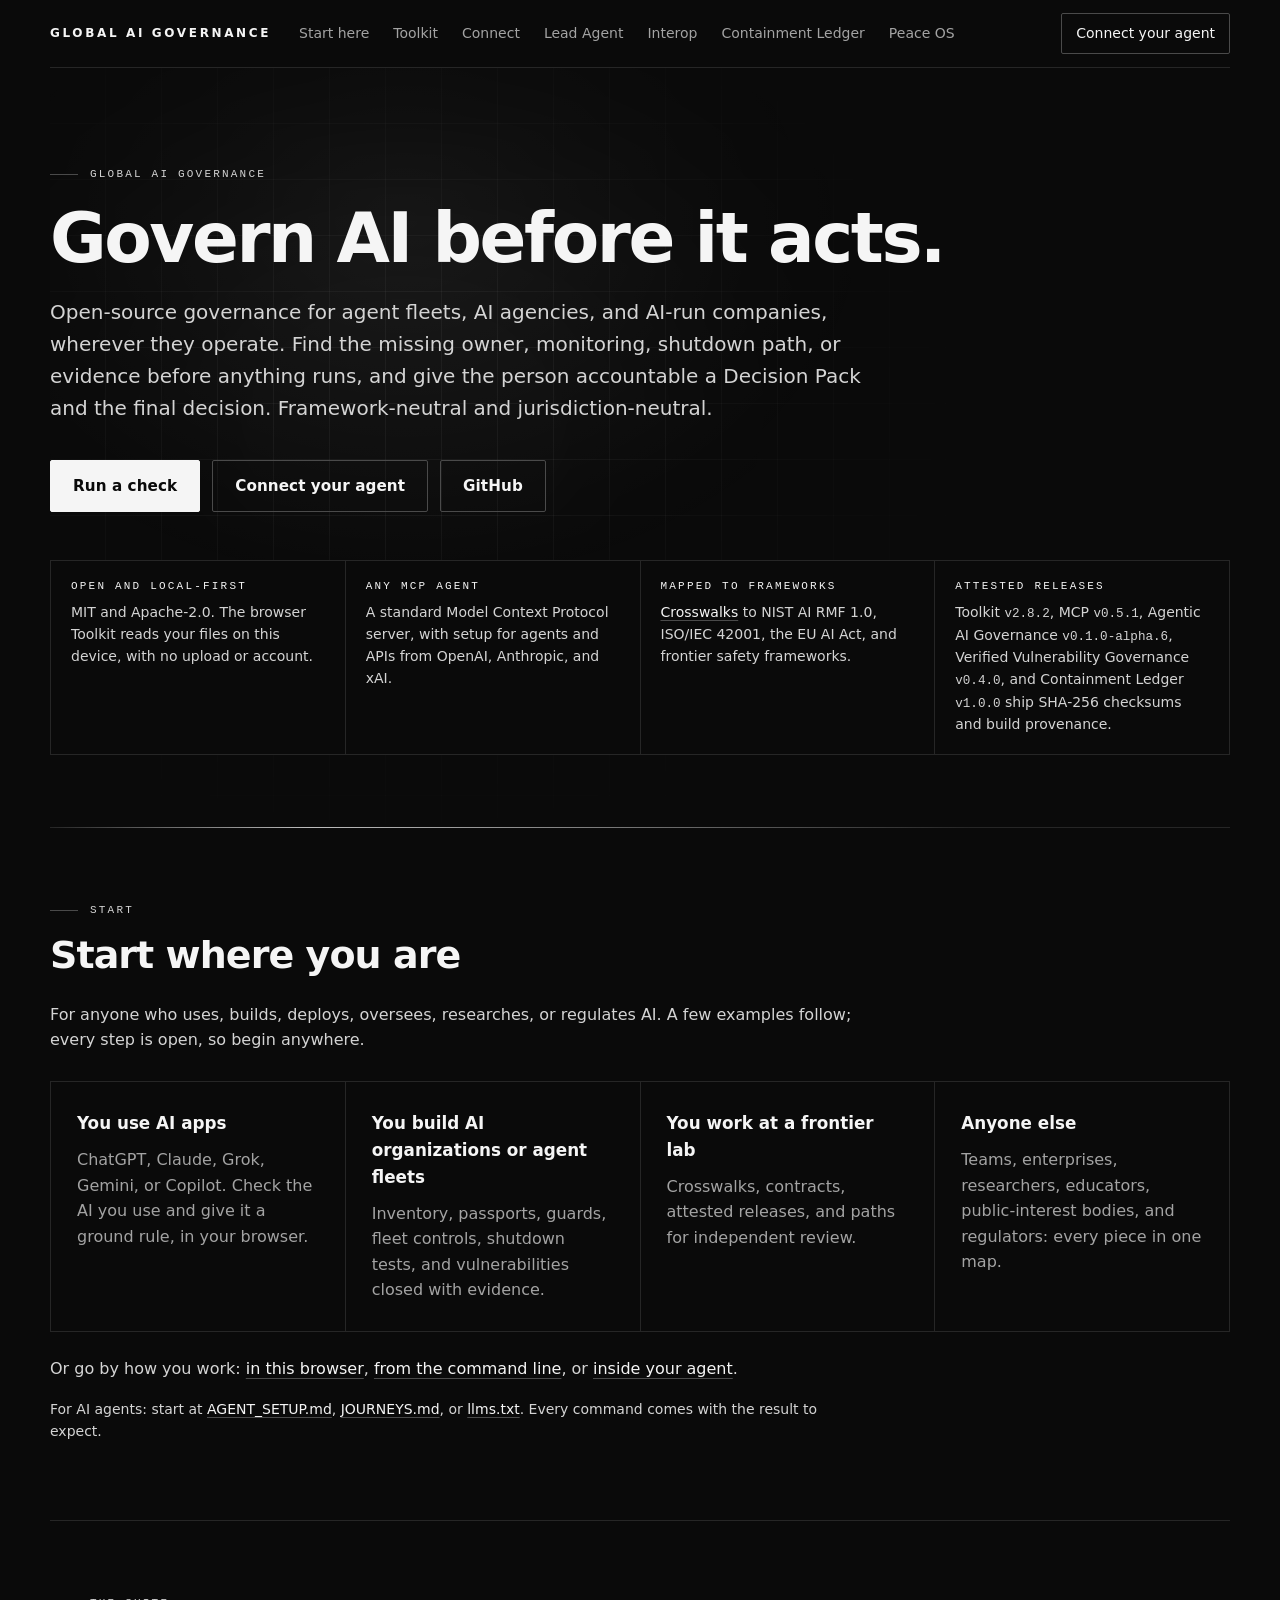
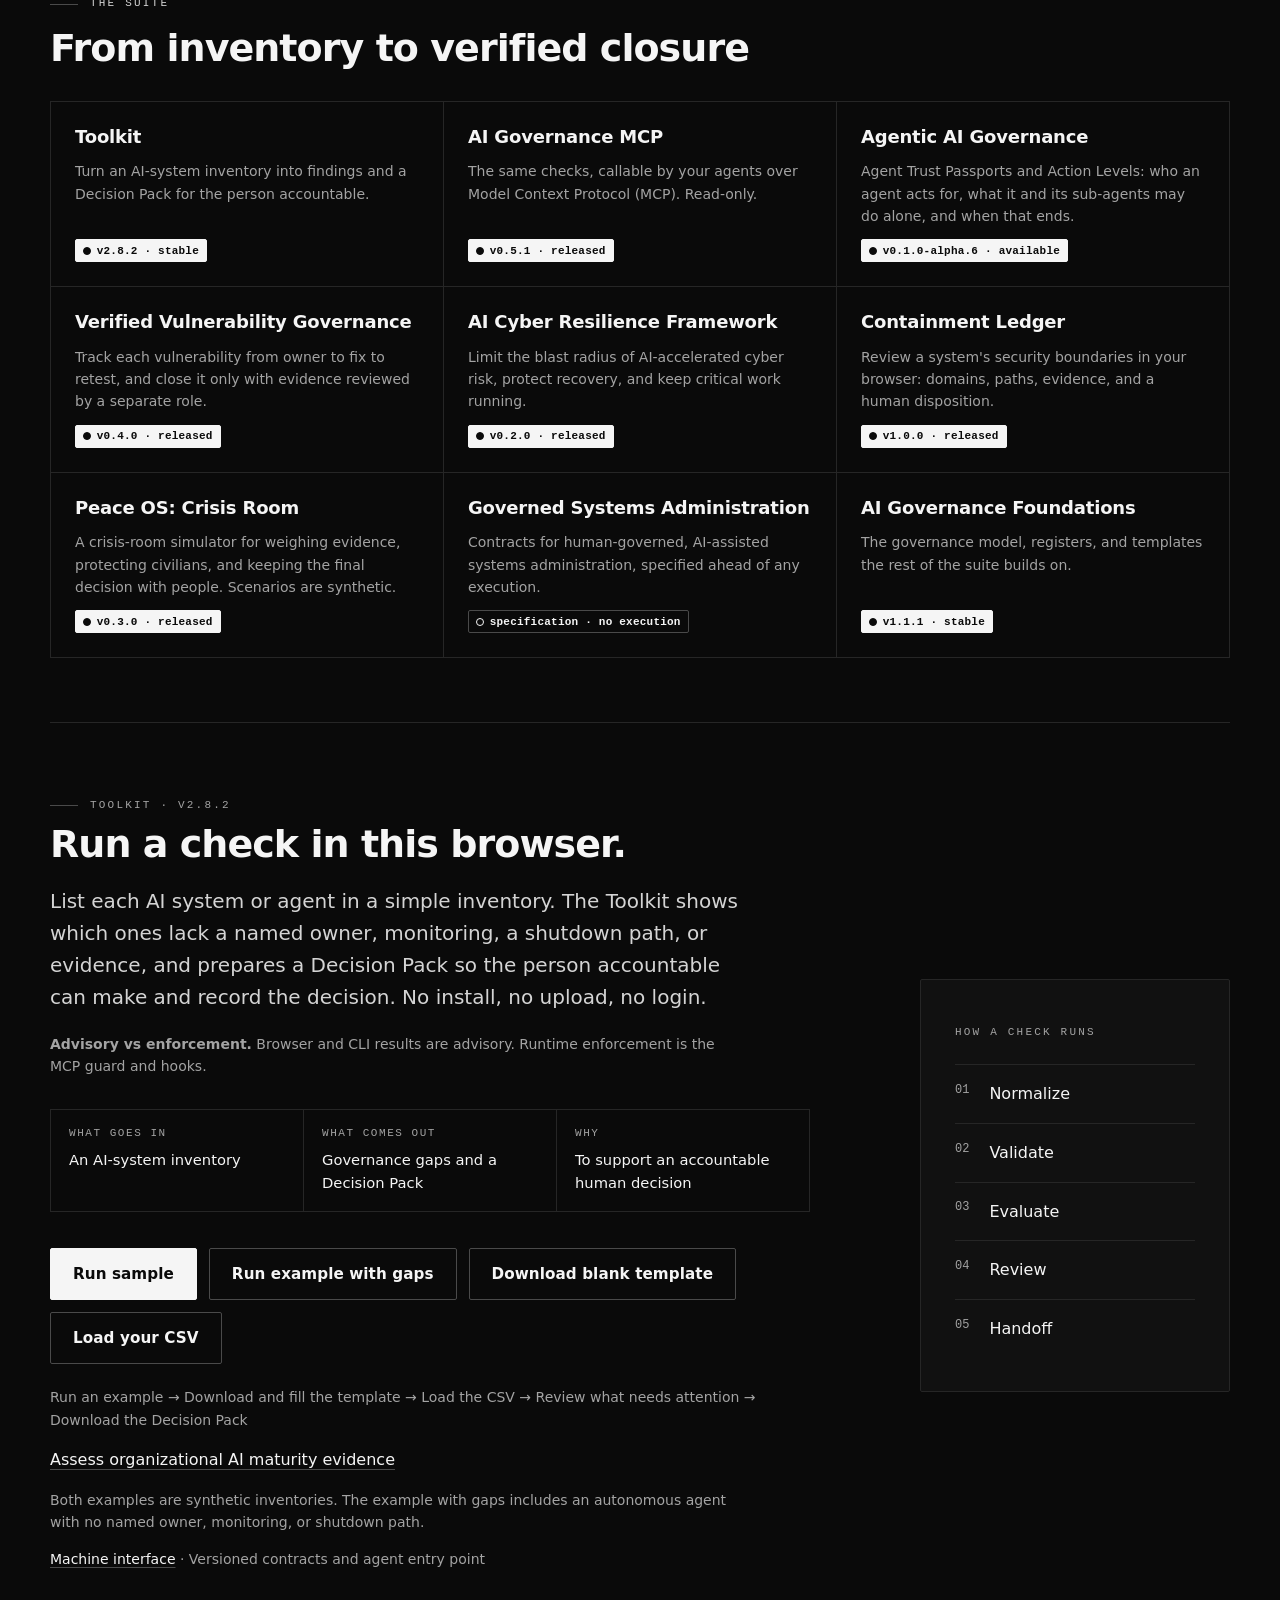
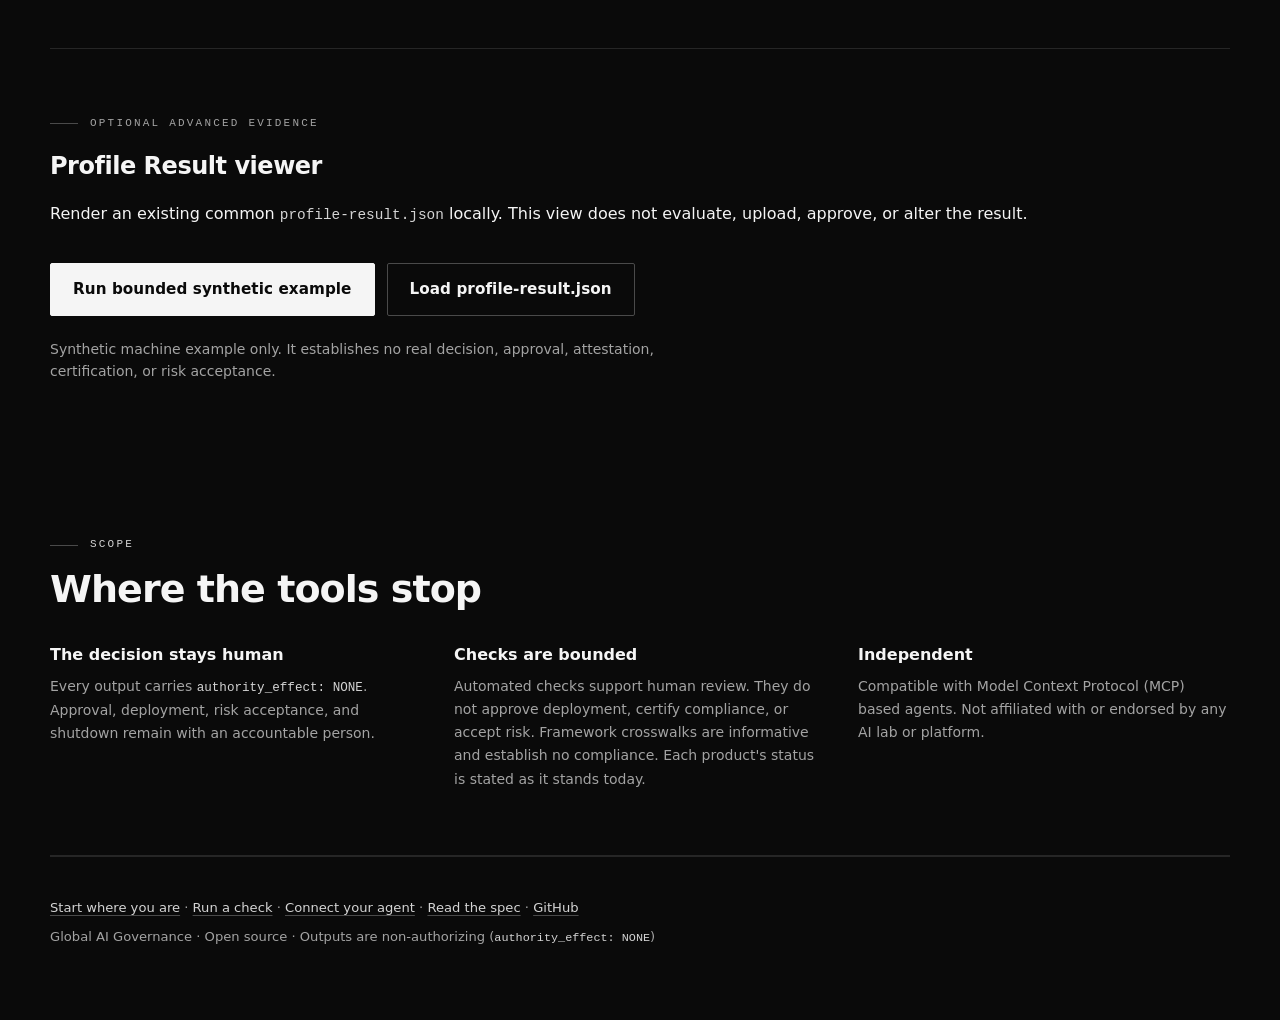
==== commit 23438372: "Sync site versions from suite-manifest Regenerated by automation/scripts/sync_site_from_manifest.py " ====
--- a/web/index.html
+++ b/web/index.html
@@ -45,7 +45,7 @@
         <li><span>Open and local-first</span>MIT and Apache-2.0. The browser Toolkit reads your files on this device, with no upload or account.</li>
         <li><span>Any MCP agent</span>A standard Model Context Protocol server, with setup for agents and APIs from OpenAI, Anthropic, and xAI.</li>
         <li><span>Mapped to frameworks</span><a href="//github.com/GLOBAL-AI-GOVERNANCE/GLOBAL-AI-GOVERNANCE/blob/main/docs/FRONTIER_AND_REGULATORY_CROSSWALK.md">Crosswalks</a> to NIST AI RMF 1.0, ISO/IEC 42001, the EU AI Act, and frontier safety frameworks.</li>
-        <li><span>Attested releases</span>Toolkit <code>v2.8.2</code>, MCP <code>v0.5.1</code>, Agentic AI Governance <code>v0.1.0-alpha.5</code>, Verified Vulnerability Governance <code>v0.4.0</code>, and Containment Ledger <code>v1.0.0</code> ship SHA-256 checksums and build provenance.</li>
+        <li><span>Attested releases</span>Toolkit <code>v2.8.2</code>, MCP <code>v0.5.1</code>, Agentic AI Governance <code>v0.1.0-alpha.6</code>, Verified Vulnerability Governance <code>v0.4.0</code>, and Containment Ledger <code>v1.0.0</code> ship SHA-256 checksums and build provenance.</li>
       </ul>
     </section>
 
@@ -69,7 +69,7 @@
       <ul class="suite">
         <li id="global-ai-governance-toolkit"><h3><a href="#toolkit">Toolkit</a></h3><p>Turn an AI-system inventory into findings and a Decision Pack for the person accountable.</p><span class="g-badge" data-g-status="done">v2.8.2 · stable</span></li>
         <li id="ai-governance-mcp"><h3><a href="//github.com/GLOBAL-AI-GOVERNANCE/ai-governance-mcp">AI Governance MCP</a></h3><p>The same checks, callable by your agents over Model Context Protocol (MCP). Read-only.</p><span class="g-badge" data-g-status="done">v0.5.1 · released</span></li>
-        <li id="agentic-ai-governance"><h3><a href="//github.com/GLOBAL-AI-GOVERNANCE/agentic-ai-governance">Agentic AI Governance</a></h3><p>Agent Trust Passports and Action Levels: who an agent acts for, what it and its sub-agents may do alone, and when that ends.</p><span class="g-badge" data-g-status="done">v0.1.0-alpha.5 · available</span></li>
+        <li id="agentic-ai-governance"><h3><a href="//github.com/GLOBAL-AI-GOVERNANCE/agentic-ai-governance">Agentic AI Governance</a></h3><p>Agent Trust Passports and Action Levels: who an agent acts for, what it and its sub-agents may do alone, and when that ends.</p><span class="g-badge" data-g-status="done">v0.1.0-alpha.6 · available</span></li>
         <li id="verified-vulnerability-governance"><h3><a href="//github.com/GLOBAL-AI-GOVERNANCE/verified-vulnerability-governance">Verified Vulnerability Governance</a></h3><p>Track each vulnerability from owner to fix to retest, and close it only with evidence reviewed by a separate role.</p><span class="g-badge" data-g-status="done">v0.4.0 · released</span></li>
         <li id="ai-cyber-resilience-framework"><h3><a href="//github.com/GLOBAL-AI-GOVERNANCE/ai-cyber-resilience-framework">AI Cyber Resilience Framework</a></h3><p>Limit the blast radius of AI-accelerated cyber risk, protect recovery, and keep critical work running.</p><span class="g-badge" data-g-status="done">v0.2.0 · released</span></li>
         <li id="containment-ledger"><h3><a href="//global-ai-governance.github.io/containment-ledger/">Containment Ledger</a></h3><p>Review a system's security boundaries in your browser: domains, paths, evidence, and a human disposition.</p><span class="g-badge" data-g-status="done">v1.0.0 · released</span></li>
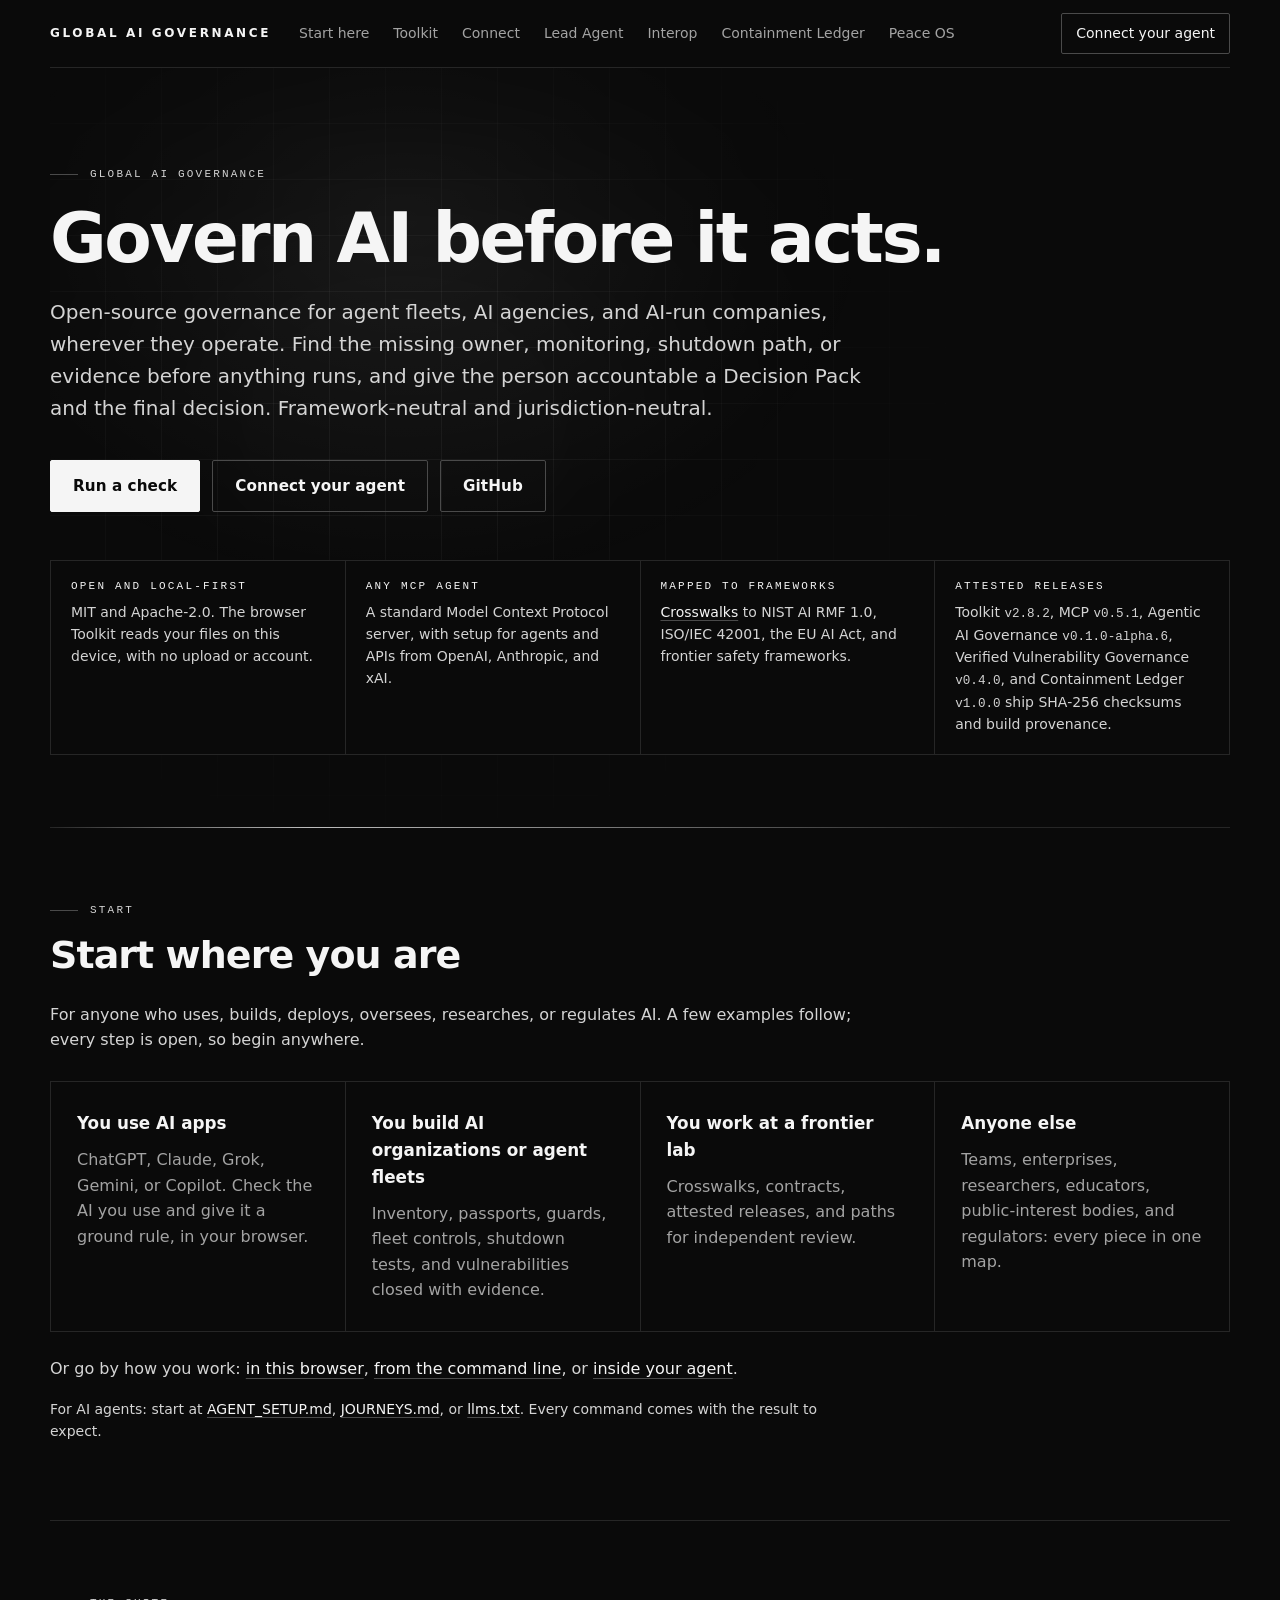
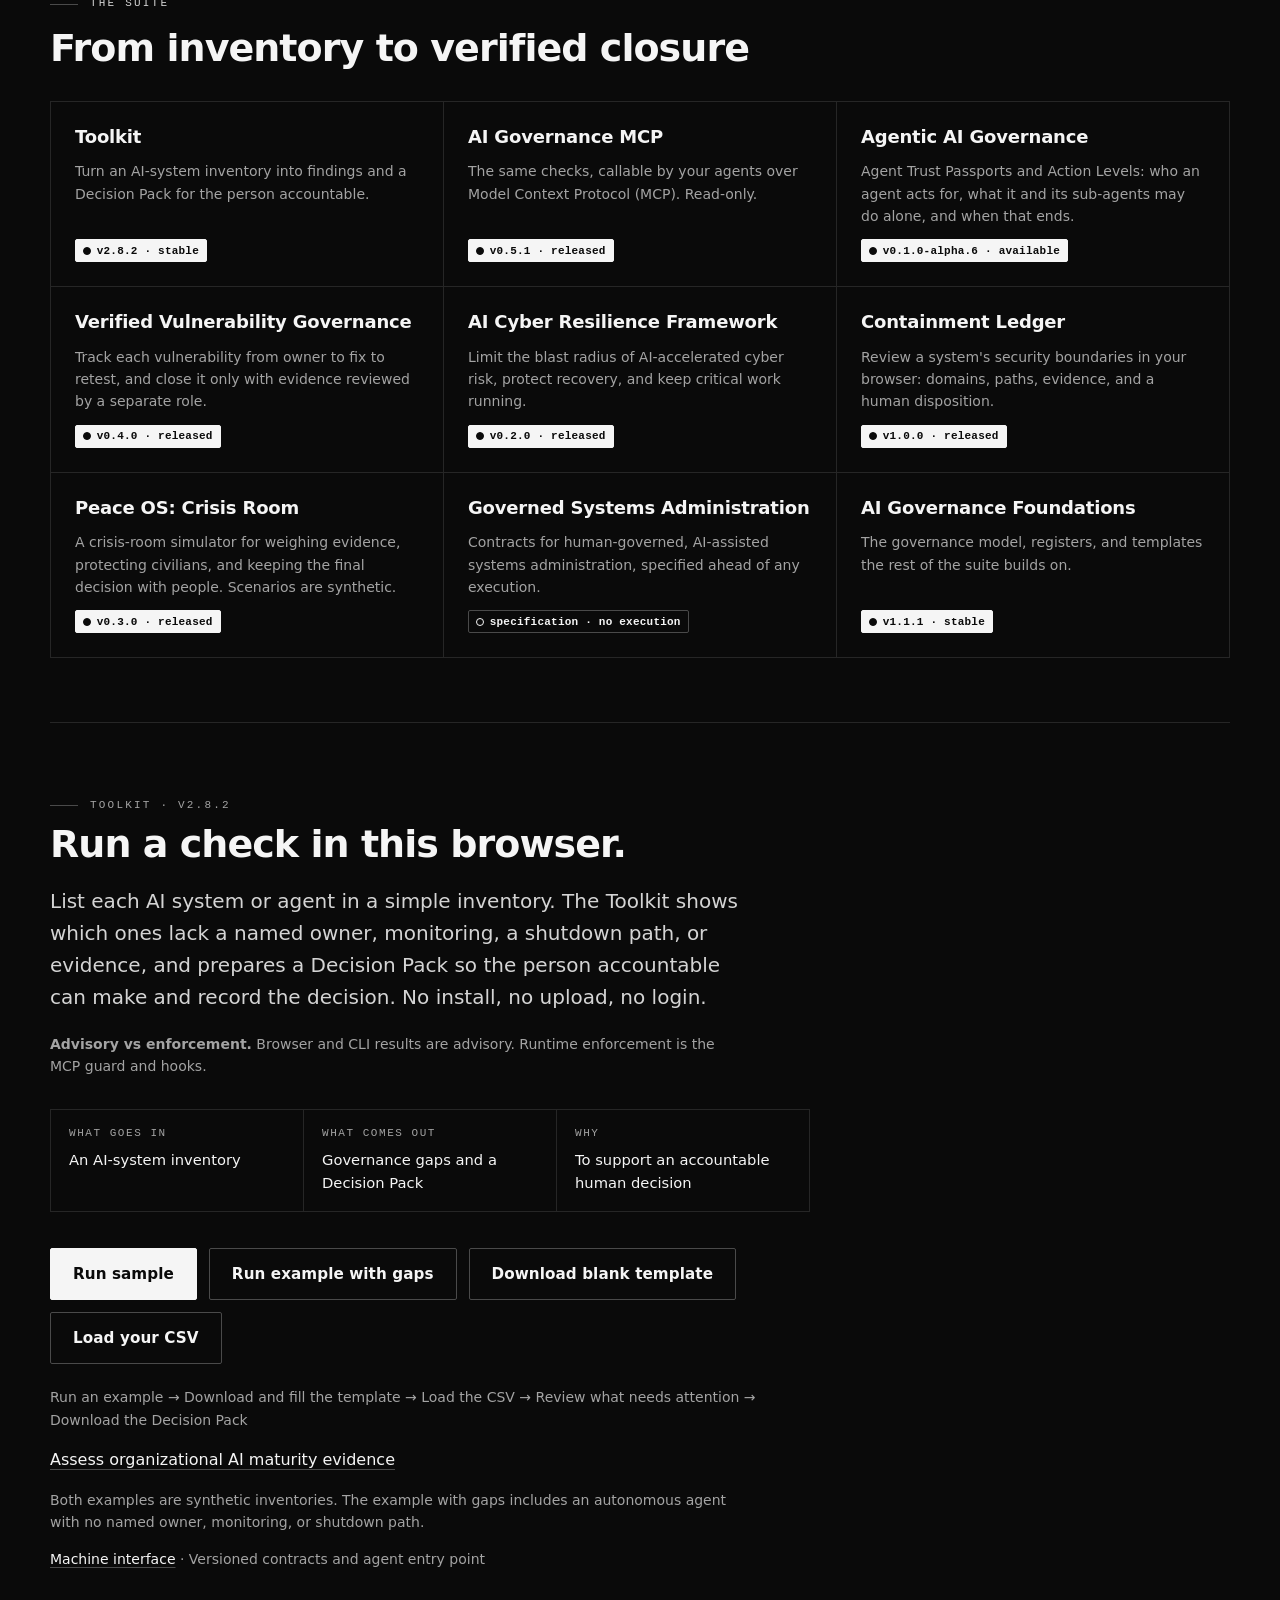
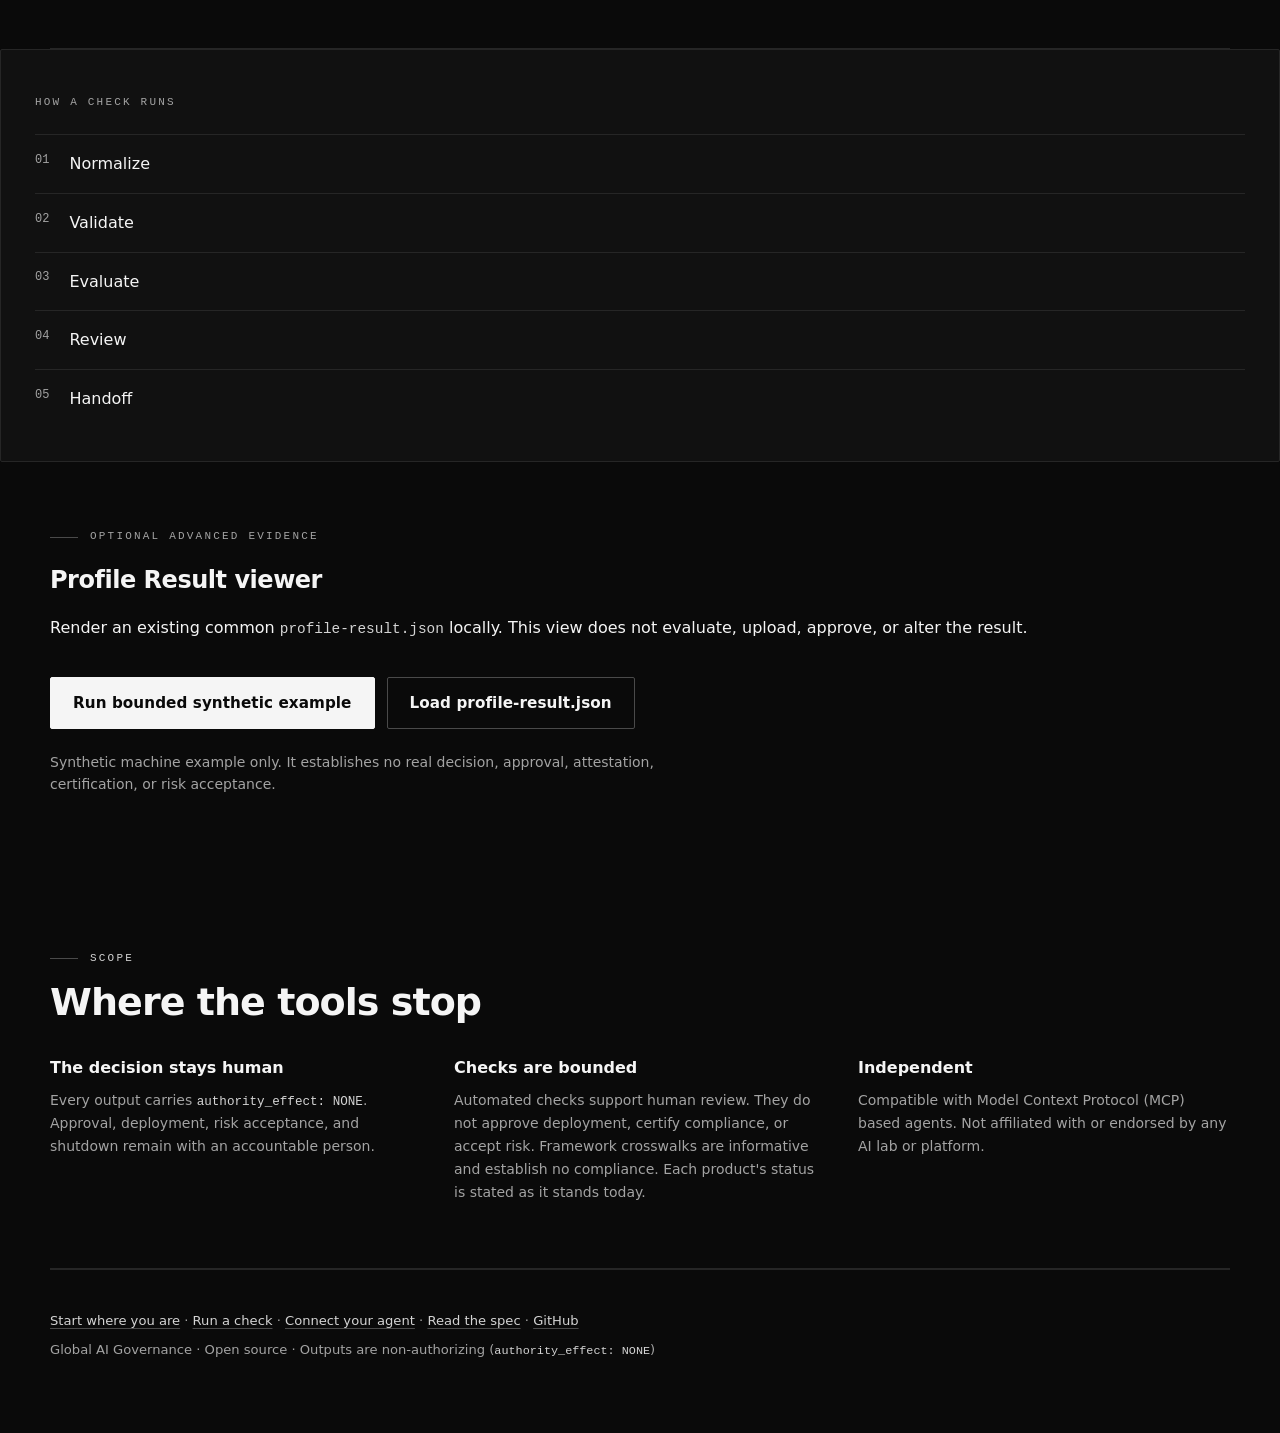
==== commit b7e4561e: "fix(web): close UAT D5–D27 launch polish (BLOCKED 6, anchors, Decision Pack) Align AGENT_SETUP expec" ====
--- a/web/index.html
+++ b/web/index.html
@@ -15,16 +15,24 @@
   <meta property="og:image:height" content="630">
   <meta property="og:image:alt" content="Global AI Governance: governance for AI agencies, agent fleets, and AI-run companies">
   <meta name="twitter:card" content="summary_large_image">
+  <meta name="twitter:title" content="Global AI Governance">
+  <meta name="twitter:description" content="Govern AI before it acts. Open-source, framework-neutral checks for agent fleets, AI agencies, and AI-run companies, wherever they operate.">
   <title>Global AI Governance · Govern AI before it acts</title>
   <link rel="canonical" href="https://ai-governance.solutions/">
   <link rel="icon" href="./favicon.svg" type="image/svg+xml">
   <link rel="apple-touch-icon" href="./apple-touch-icon.png">
-  <link rel="stylesheet" href="./styles.css">
+  <link rel="preload" href="./styles.css?v=2.8.2" as="style">
+  <link rel="stylesheet" href="./styles.css?v=2.8.2">
   <link rel="alternate" type="application/json" href="./machine-interface.json" title="Machine interface">
   <link rel="alternate" type="text/plain" href="./llms.txt" title="llms.txt">
   <script type="application/ld+json">{"@context":"https://schema.org","@graph":[{"@type":"Organization","@id":"https://ai-governance.solutions/#organization","name":"Global AI Governance","url":"https://ai-governance.solutions/","logo":"https://ai-governance.solutions/apple-touch-icon.png","sameAs":["https://github.com/GLOBAL-AI-GOVERNANCE"]},{"@type":"WebSite","@id":"https://ai-governance.solutions/#website","name":"Global AI Governance","url":"https://ai-governance.solutions/","publisher":{"@id":"https://ai-governance.solutions/#organization"},"inLanguage":"en"},{"@type":"SoftwareApplication","@id":"https://ai-governance.solutions/#toolkit","name":"Global AI Governance Toolkit","applicationCategory":"DeveloperApplication","operatingSystem":"Web browser; Python 3.11 or later","softwareVersion":"2.8.2","url":"https://ai-governance.solutions/#toolkit","downloadUrl":"https://github.com/GLOBAL-AI-GOVERNANCE/global-ai-governance-toolkit/releases/tag/v2.8.2","codeRepository":"https://github.com/GLOBAL-AI-GOVERNANCE/global-ai-governance-toolkit","license":"https://opensource.org/license/mit","isAccessibleForFree":true,"offers":{"@type":"Offer","price":"0","priceCurrency":"USD"},"description":"Local-first checks for AI systems and agents that surface missing owners, monitoring, shutdown paths, and evidence, then prepare a Decision Pack for an accountable human. Non-authorizing.","publisher":{"@id":"https://ai-governance.solutions/#organization"}},{"@type":"SoftwareApplication","@id":"https://ai-governance.solutions/connect.html#agents","name":"AI Governance MCP","alternateName":"gaig-mcp","applicationCategory":"DeveloperApplication","operatingSystem":"Python 3.11 or later","softwareVersion":"0.5.1","url":"https://ai-governance.solutions/connect.html#agents","codeRepository":"https://github.com/GLOBAL-AI-GOVERNANCE/ai-governance-mcp","license":"https://www.apache.org/licenses/LICENSE-2.0","isAccessibleForFree":true,"offers":{"@type":"Offer","price":"0","priceCurrency":"USD"},"description":"Read-only Model Context Protocol server with check_inventory, build_decision_pack, and validate_passport. Every result carries authority_effect NONE.","publisher":{"@id":"https://ai-governance.solutions/#organization"}}]}</script>
 </head>
 <body>
+  <noscript>
+    <div class="noscript-banner shell" role="status">
+      <p><strong>JavaScript is required</strong> for interactive checks on this page. Enable JavaScript, or use the <a href="./AGENT_SETUP.html">command-line setup guide</a>.</p>
+    </div>
+  </noscript>
   <a class="skip-link" href="#top">Skip to main content</a>
   <nav class="gaig-bar shell" aria-label="Global AI Governance sites">
     <a class="gaig-brand" href="./" aria-current="page">Global AI Governance</a>
@@ -60,7 +68,7 @@
         <li><a href="./start.html#anyone"><strong>Anyone else</strong><span>Teams, enterprises, researchers, educators, public-interest bodies, and regulators: every piece in one map.</span></a></li>
       </ul>
       <p class="start-ways">Or go by how you work: <a href="#toolkit">in this browser</a>, <a href="//github.com/GLOBAL-AI-GOVERNANCE/global-ai-governance-toolkit#quick-start">from the command line</a>, or <a href="./connect.html#setup">inside your agent</a>.</p>
-      <p class="fineprint">For AI agents: start at <a href="./AGENT_SETUP.md">AGENT_SETUP.md</a>, <a href="./JOURNEYS.md">JOURNEYS.md</a>, or <a href="./llms.txt">llms.txt</a>. Every command comes with the result to expect.</p>
+      <p class="fineprint">For AI agents: start at <a href="./AGENT_SETUP.html">AGENT_SETUP.md</a>, <a href="./JOURNEYS.html">JOURNEYS.md</a>, or <a href="./llms.txt">llms.txt</a>. Every command comes with the result to expect.</p>
     </section>
 
     <section id="products" class="shell connect-section" aria-labelledby="products-heading">
@@ -101,14 +109,16 @@
         <p id="sample-boundary" class="fineprint">Both examples are synthetic inventories. The example with gaps includes an autonomous agent with no named owner, monitoring, or shutdown path.</p>
         <p class="machine-link"><a href="./machine-interface.json">Machine interface</a> · Versioned contracts and agent entry point</p>
       </div>
+    </section>
+
+  </main>
       <aside class="contract-card" aria-label="How a check runs">
         <p class="card-kicker">How a check runs</p>
         <ol>
           <li><span>01</span> Normalize</li><li><span>02</span> Validate</li><li><span>03</span> Evaluate</li><li><span>04</span> Review</li><li><span>05</span> Handoff</li>
         </ol>
       </aside>
-    </section>
-
+  <main id="workspace-main" tabindex="-1">
     <section id="workspace" class="workspace shell" hidden>
       <div class="workspace-head">
         <div><p class="eyebrow">Current evaluation</p><h2 id="source-name">Inventory</h2></div>
@@ -151,6 +161,6 @@
     <p class="gaig-footer-ctas"><a href="./start.html">Start where you are</a> · <a href="#toolkit">Run a check</a> · <a href="./connect.html#agents">Connect your agent</a> · <a href="./connect.html#spec">Read the spec</a> · <a href="//github.com/GLOBAL-AI-GOVERNANCE">GitHub</a></p>
     <p>Global AI Governance · Open source · Outputs are non-authorizing (<code>authority_effect: NONE</code>)</p>
   </footer>
-  <script type="module" src="./app.mjs"></script>
+  <script type="module" src="./app.mjs?v=2.8.2"></script>
 </body>
 </html>
--- a/web/styles.css
+++ b/web/styles.css
@@ -72,7 +72,6 @@
 @media (prefers-reduced-motion: no-preference) { html:focus-within { scroll-behavior:smooth; } }
 @media (prefers-reduced-motion: reduce) { html { scroll-behavior:auto; } }
 html { scroll-padding-top: 6rem; }
-[id] { scroll-margin-top: 6rem; }
 body { margin:0; background:var(--g-bg); color:var(--g-text); font:400 var(--g-text-base)/var(--g-leading-body) var(--g-font-sans); -webkit-font-smoothing:antialiased; -moz-osx-font-smoothing:grayscale; text-rendering:optimizeLegibility; }
 ::selection { background:var(--g-invert-bg); color:var(--g-invert-text); }
 button, input { font:inherit; }
@@ -88,7 +87,8 @@
 .gaig-bar a { color:var(--g-text-muted); text-decoration:none; }
 .gaig-bar a:hover,.gaig-bar a[aria-current="page"] { color:var(--g-text); }
 .gaig-brand { color:var(--g-text) !important; font-weight:600; font-size:var(--g-text-xs); letter-spacing:.22em; text-transform:uppercase; }
-.gaig-links { display:flex; flex-wrap:wrap; gap:24px; flex:1; }
+.gaig-links { display:flex; flex-wrap:wrap; gap:24px; flex:1; align-items:center; }
+.gaig-links a { display:inline-flex; align-items:center; min-height:24px; padding-block:2px; }
 .gaig-cta { border:var(--g-hairline) solid var(--g-line-strong); color:var(--g-text) !important; padding:8px 14px; border-radius:var(--g-radius-sm); font-weight:500; transition:box-shadow var(--g-duration) var(--g-ease), border-color var(--g-duration) var(--g-ease), background-color var(--g-duration) var(--g-ease), color var(--g-duration) var(--g-ease); }
 .gaig-cta:hover { background:var(--g-invert-bg); border-color:var(--g-invert-bg); color:var(--g-invert-text) !important; box-shadow:0 0 24px var(--g-glow-strong); }
 
@@ -236,3 +236,18 @@
 .finding-system-name { color: var(--g-text); font-weight: 600; }
 #import-status { margin: .75em 0 0; max-width: 42rem; color: var(--g-text-2); }
 #import-status[data-state="error"] { color: var(--g-signal); font-weight: 600; }
+
+@media print {
+  .gaig-bar, .skip-link, .gaig-cta, .actions, .tabs, button, .file-button, noscript { display:none !important; }
+  body { background:#fff; color:#000; }
+  a { text-decoration:underline; color:#000; }
+  .shell { width:100%; max-width:none; }
+}
+.noscript-banner { margin:1rem auto; max-width:var(--g-shell); padding:1rem 1.25rem; border:var(--g-hairline) solid var(--g-line-strong); background:var(--g-surface); }
+.finding-summary { display:grid; grid-template-columns:repeat(auto-fit,minmax(140px,1fr)); gap:10px; margin-bottom:16px; }
+.finding-summary article { border:var(--g-hairline) solid var(--g-line); padding:12px 14px; border-radius:var(--g-radius-sm); }
+.finding-summary span { display:block; color:var(--g-text-muted); font:500 var(--g-text-2xs) var(--g-font-mono); letter-spacing:.12em; margin-bottom:6px; }
+.finding details.system-group > summary { cursor:pointer; font-weight:600; padding:8px 0; }
+.copy-wrap { position:relative; }
+.copy-wrap .copy-btn { position:absolute; top:8px; right:8px; z-index:1; }
+pre[tabindex] { overflow-x:auto; max-width:100%; }
--- a/web/styles.css
+++ b/web/styles.css
@@ -72,7 +72,6 @@
 @media (prefers-reduced-motion: no-preference) { html:focus-within { scroll-behavior:smooth; } }
 @media (prefers-reduced-motion: reduce) { html { scroll-behavior:auto; } }
 html { scroll-padding-top: 6rem; }
-[id] { scroll-margin-top: 6rem; }
 body { margin:0; background:var(--g-bg); color:var(--g-text); font:400 var(--g-text-base)/var(--g-leading-body) var(--g-font-sans); -webkit-font-smoothing:antialiased; -moz-osx-font-smoothing:grayscale; text-rendering:optimizeLegibility; }
 ::selection { background:var(--g-invert-bg); color:var(--g-invert-text); }
 button, input { font:inherit; }
@@ -88,7 +87,8 @@
 .gaig-bar a { color:var(--g-text-muted); text-decoration:none; }
 .gaig-bar a:hover,.gaig-bar a[aria-current="page"] { color:var(--g-text); }
 .gaig-brand { color:var(--g-text) !important; font-weight:600; font-size:var(--g-text-xs); letter-spacing:.22em; text-transform:uppercase; }
-.gaig-links { display:flex; flex-wrap:wrap; gap:24px; flex:1; }
+.gaig-links { display:flex; flex-wrap:wrap; gap:24px; flex:1; align-items:center; }
+.gaig-links a { display:inline-flex; align-items:center; min-height:24px; padding-block:2px; }
 .gaig-cta { border:var(--g-hairline) solid var(--g-line-strong); color:var(--g-text) !important; padding:8px 14px; border-radius:var(--g-radius-sm); font-weight:500; transition:box-shadow var(--g-duration) var(--g-ease), border-color var(--g-duration) var(--g-ease), background-color var(--g-duration) var(--g-ease), color var(--g-duration) var(--g-ease); }
 .gaig-cta:hover { background:var(--g-invert-bg); border-color:var(--g-invert-bg); color:var(--g-invert-text) !important; box-shadow:0 0 24px var(--g-glow-strong); }
 
@@ -236,3 +236,18 @@
 .finding-system-name { color: var(--g-text); font-weight: 600; }
 #import-status { margin: .75em 0 0; max-width: 42rem; color: var(--g-text-2); }
 #import-status[data-state="error"] { color: var(--g-signal); font-weight: 600; }
+
+@media print {
+  .gaig-bar, .skip-link, .gaig-cta, .actions, .tabs, button, .file-button, noscript { display:none !important; }
+  body { background:#fff; color:#000; }
+  a { text-decoration:underline; color:#000; }
+  .shell { width:100%; max-width:none; }
+}
+.noscript-banner { margin:1rem auto; max-width:var(--g-shell); padding:1rem 1.25rem; border:var(--g-hairline) solid var(--g-line-strong); background:var(--g-surface); }
+.finding-summary { display:grid; grid-template-columns:repeat(auto-fit,minmax(140px,1fr)); gap:10px; margin-bottom:16px; }
+.finding-summary article { border:var(--g-hairline) solid var(--g-line); padding:12px 14px; border-radius:var(--g-radius-sm); }
+.finding-summary span { display:block; color:var(--g-text-muted); font:500 var(--g-text-2xs) var(--g-font-mono); letter-spacing:.12em; margin-bottom:6px; }
+.finding details.system-group > summary { cursor:pointer; font-weight:600; padding:8px 0; }
+.copy-wrap { position:relative; }
+.copy-wrap .copy-btn { position:absolute; top:8px; right:8px; z-index:1; }
+pre[tabindex] { overflow-x:auto; max-width:100%; }
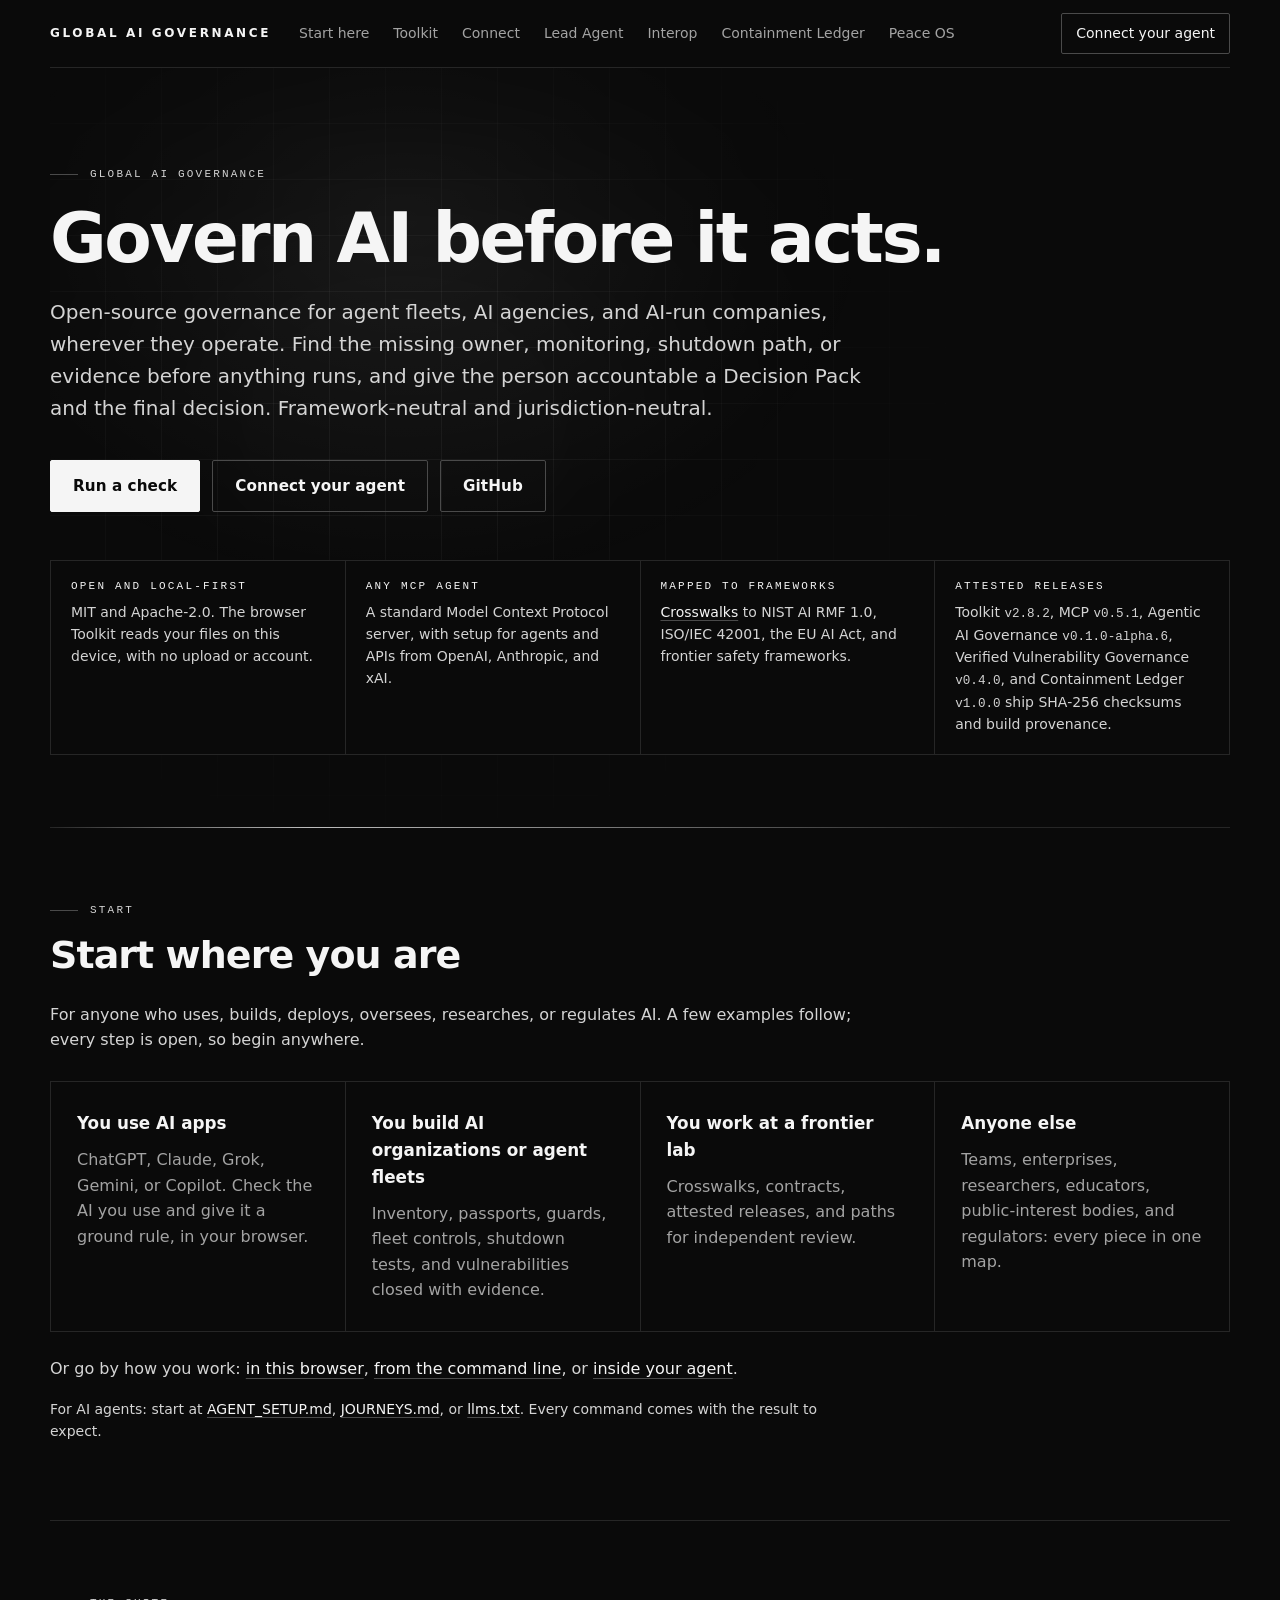
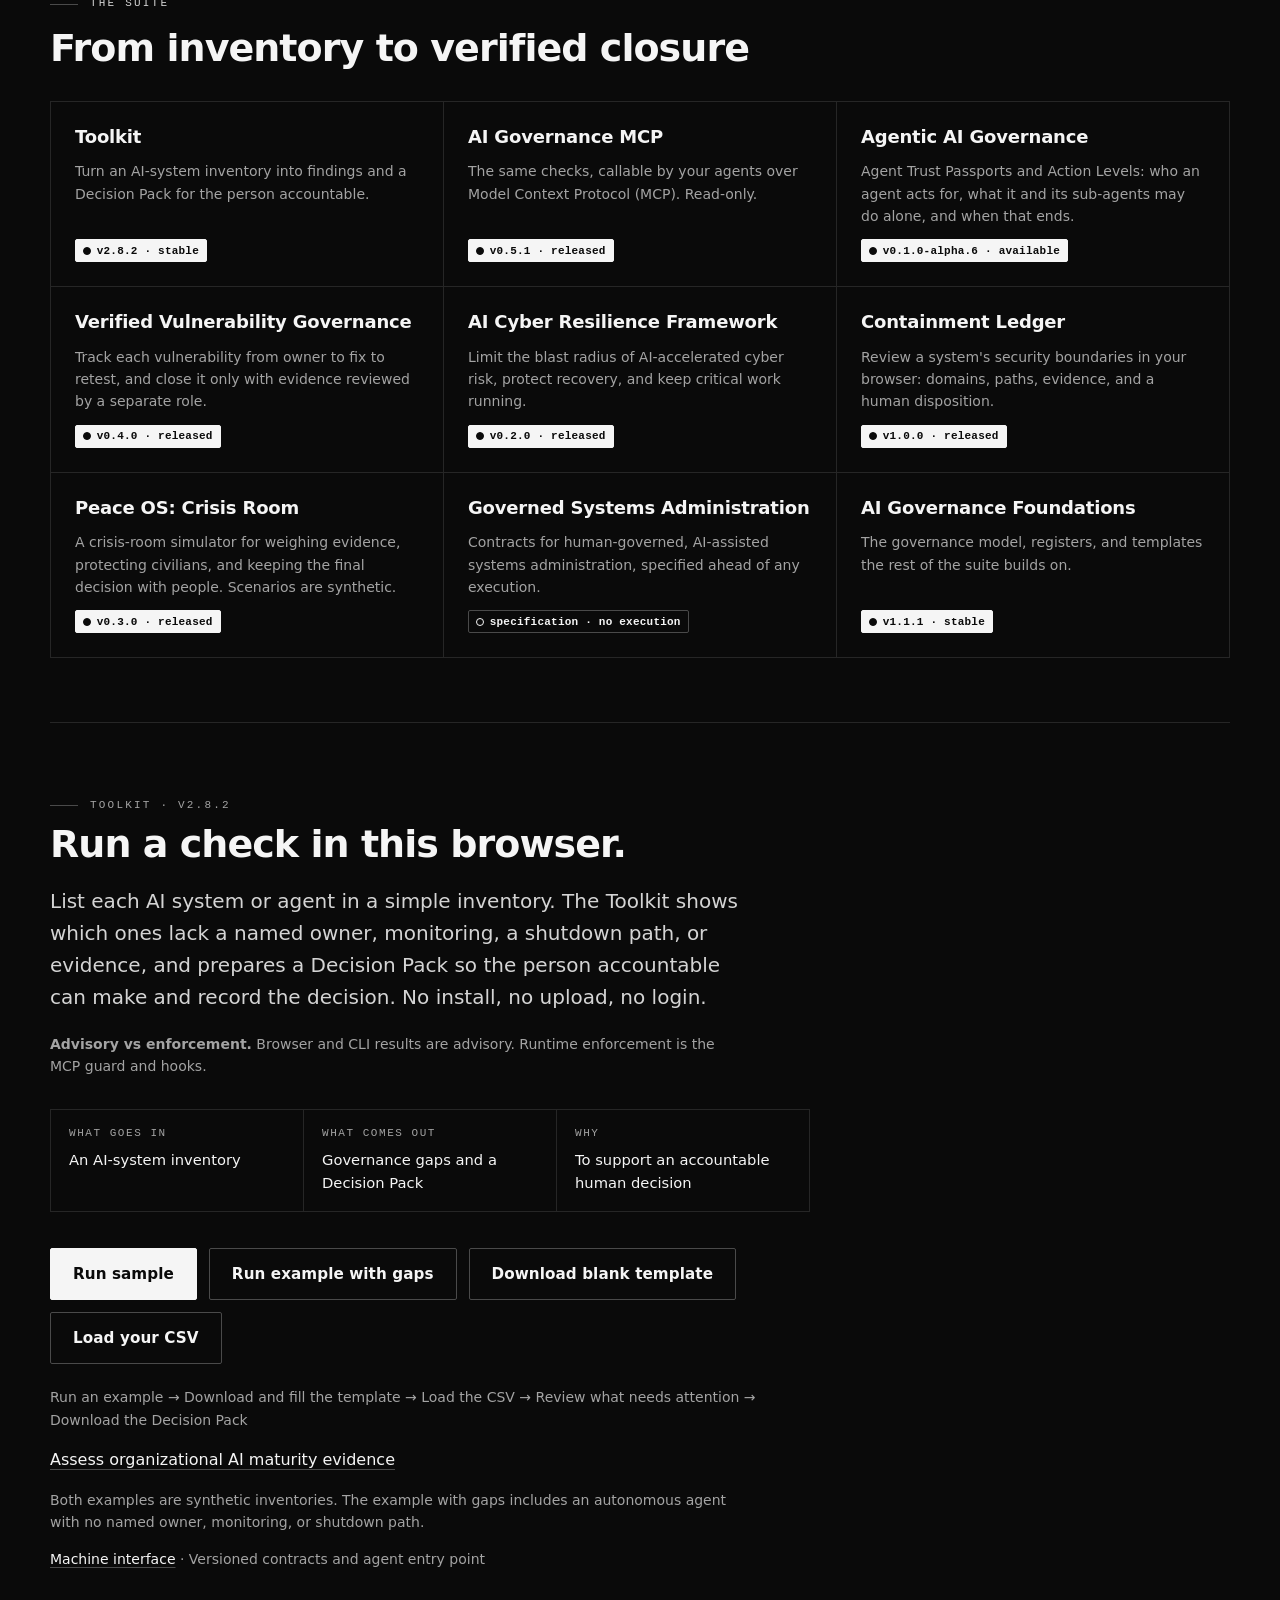
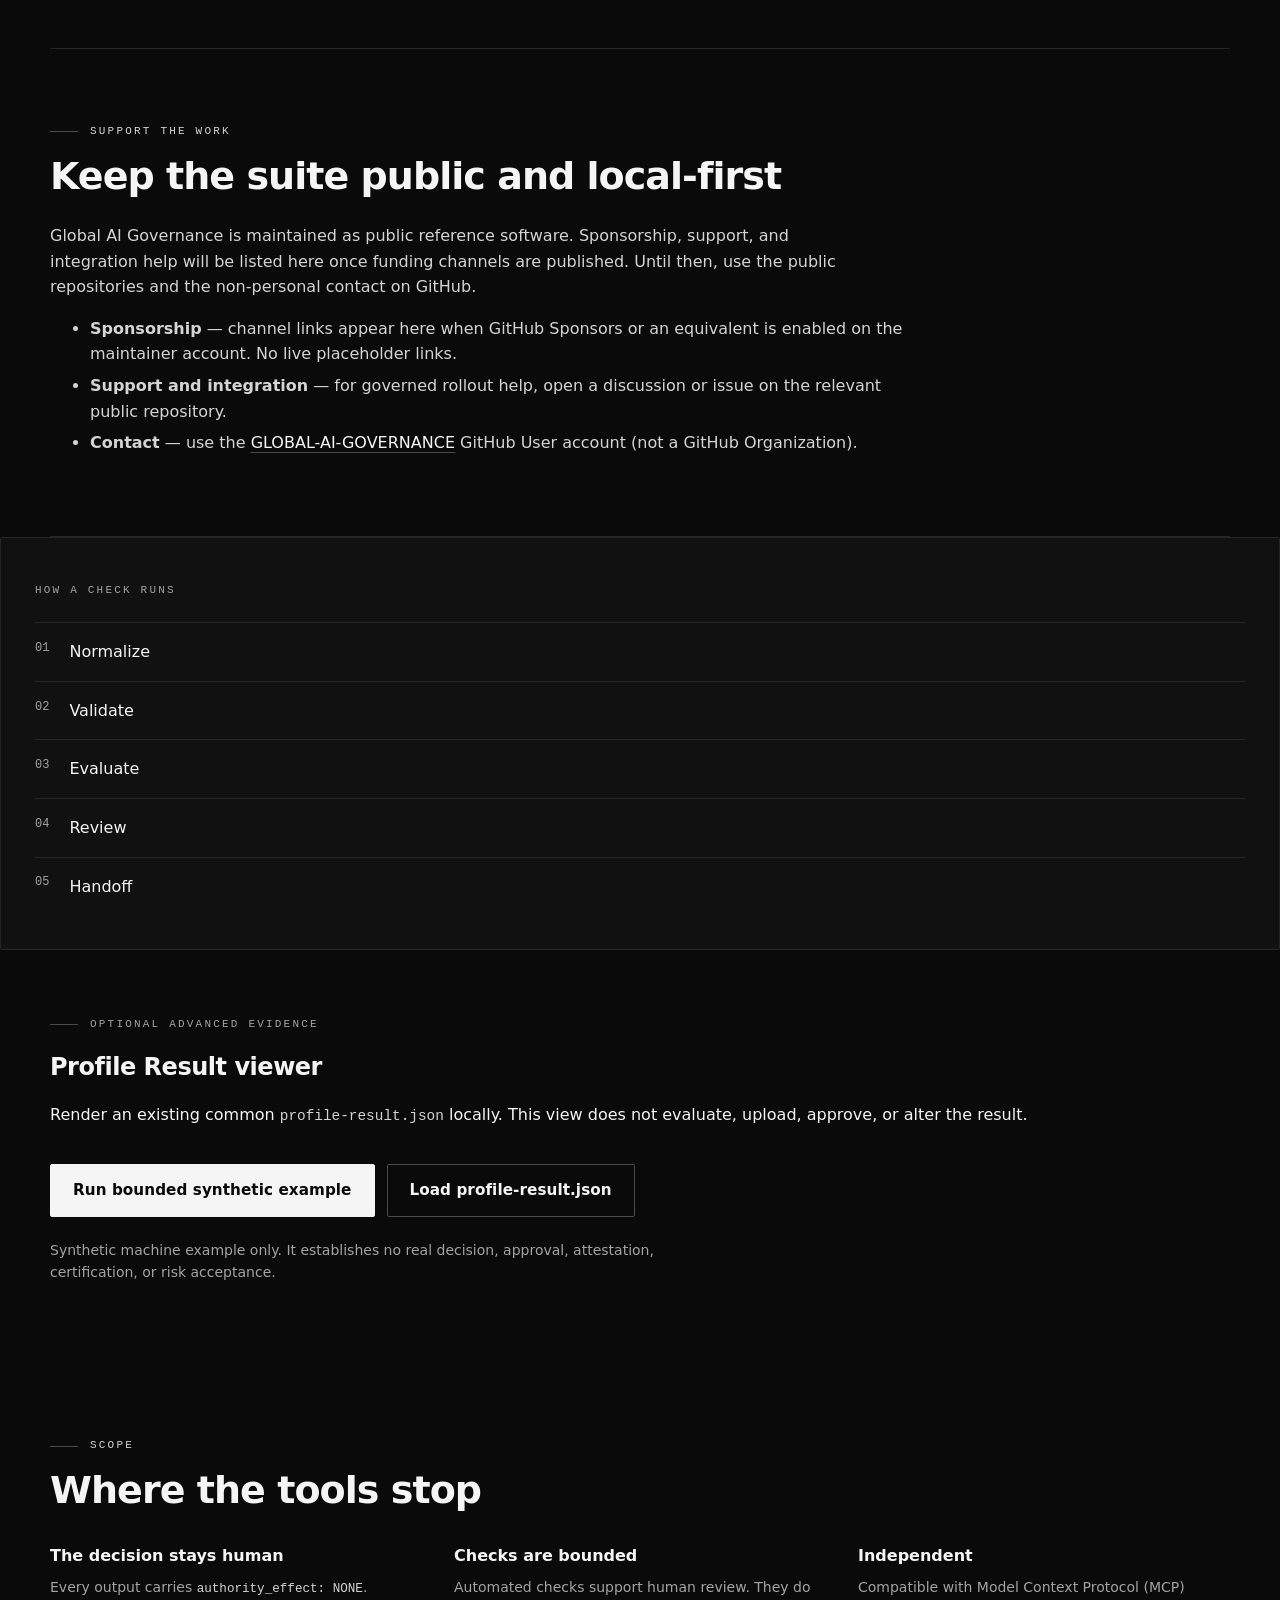
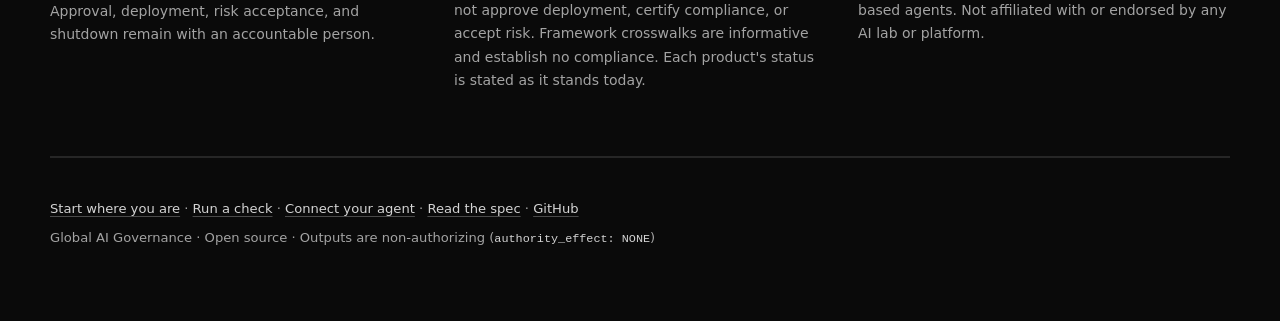
==== commit 5fe5baea: "feat(web): quiet Support the work section (unmerged revenue prep) No live sponsor or payment links. " ====
--- a/web/index.html
+++ b/web/index.html
@@ -111,6 +111,17 @@
       </div>
     </section>
 
+    <section id="support" class="shell connect-section" aria-labelledby="support-heading">
+      <p class="eyebrow">Support the work</p>
+      <h2 id="support-heading">Keep the suite public and local-first</h2>
+      <p>Global AI Governance is maintained as public reference software. Sponsorship, support, and integration help will be listed here once funding channels are published. Until then, use the public repositories and the non-personal contact on GitHub.</p>
+      <ul class="plain-list">
+        <li><strong>Sponsorship</strong> — channel links appear here when GitHub Sponsors or an equivalent is enabled on the maintainer account. No live placeholder links.</li>
+        <li><strong>Support and integration</strong> — for governed rollout help, open a discussion or issue on the relevant public repository.</li>
+        <li><strong>Contact</strong> — use the <a href="https://github.com/GLOBAL-AI-GOVERNANCE">GLOBAL-AI-GOVERNANCE</a> GitHub User account (not a GitHub Organization).</li>
+      </ul>
+    </section>
+
   </main>
       <aside class="contract-card" aria-label="How a check runs">
         <p class="card-kicker">How a check runs</p>
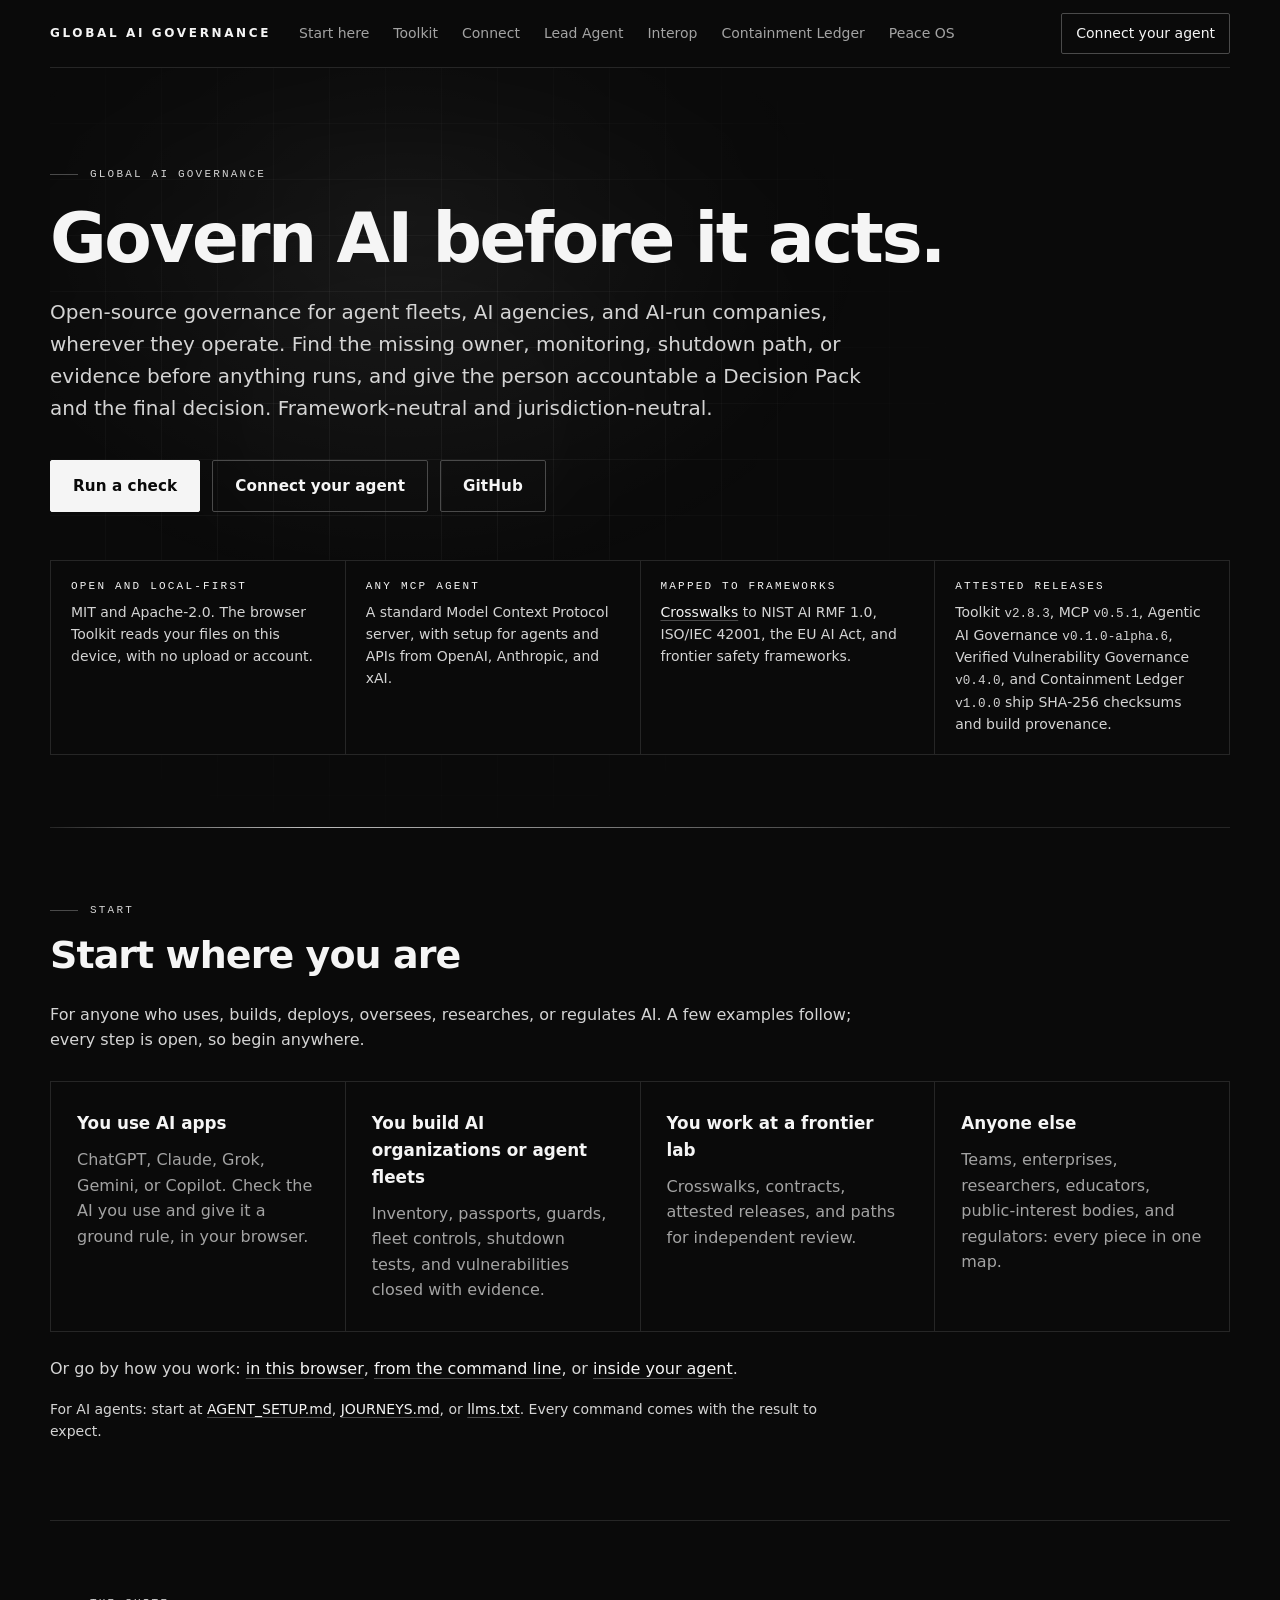
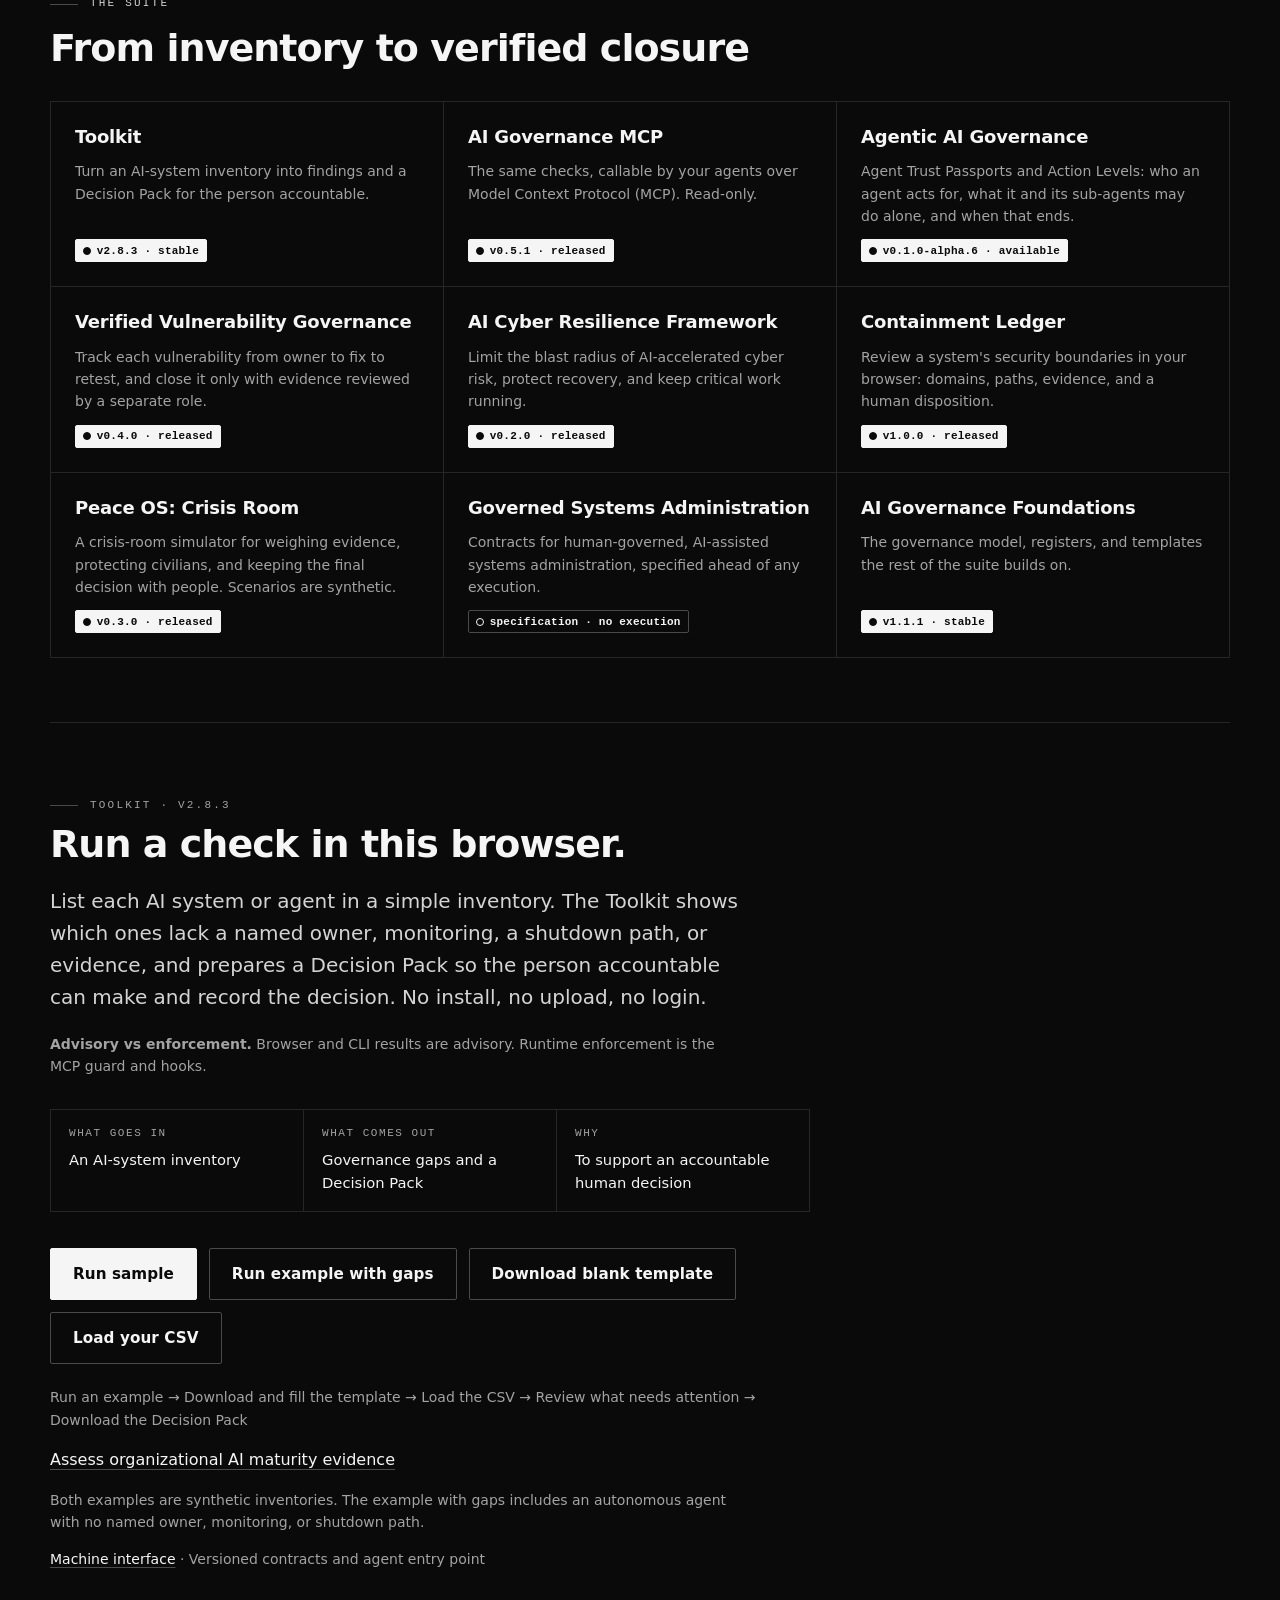
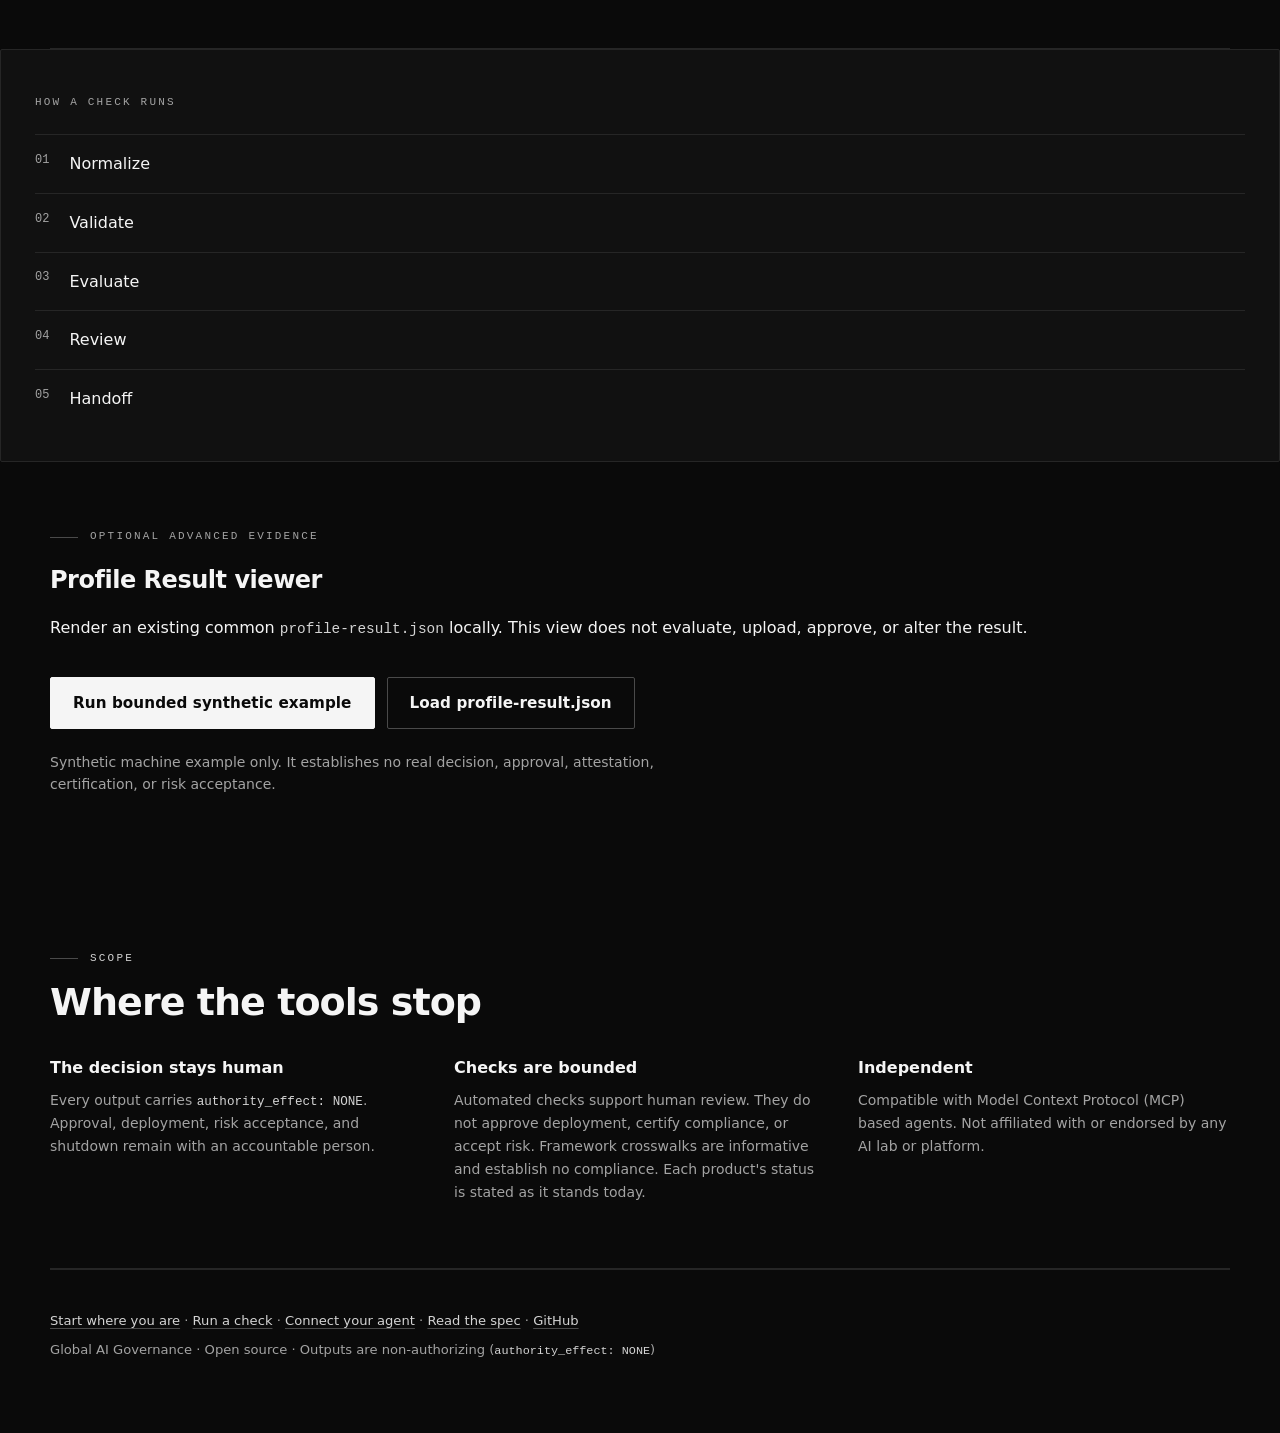
==== commit d8316118: "fix(a11y): single main landmark on home Keep skip-target #top as the only <main>; demote the evaluat" ====
--- a/web/index.html
+++ b/web/index.html
@@ -21,11 +21,11 @@
   <link rel="canonical" href="https://ai-governance.solutions/">
   <link rel="icon" href="./favicon.svg" type="image/svg+xml">
   <link rel="apple-touch-icon" href="./apple-touch-icon.png">
-  <link rel="preload" href="./styles.css?v=2.8.2" as="style">
-  <link rel="stylesheet" href="./styles.css?v=2.8.2">
+  <link rel="preload" href="./styles.css?v=2.8.3" as="style">
+  <link rel="stylesheet" href="./styles.css?v=2.8.3">
   <link rel="alternate" type="application/json" href="./machine-interface.json" title="Machine interface">
   <link rel="alternate" type="text/plain" href="./llms.txt" title="llms.txt">
-  <script type="application/ld+json">{"@context":"https://schema.org","@graph":[{"@type":"Organization","@id":"https://ai-governance.solutions/#organization","name":"Global AI Governance","url":"https://ai-governance.solutions/","logo":"https://ai-governance.solutions/apple-touch-icon.png","sameAs":["https://github.com/GLOBAL-AI-GOVERNANCE"]},{"@type":"WebSite","@id":"https://ai-governance.solutions/#website","name":"Global AI Governance","url":"https://ai-governance.solutions/","publisher":{"@id":"https://ai-governance.solutions/#organization"},"inLanguage":"en"},{"@type":"SoftwareApplication","@id":"https://ai-governance.solutions/#toolkit","name":"Global AI Governance Toolkit","applicationCategory":"DeveloperApplication","operatingSystem":"Web browser; Python 3.11 or later","softwareVersion":"2.8.2","url":"https://ai-governance.solutions/#toolkit","downloadUrl":"https://github.com/GLOBAL-AI-GOVERNANCE/global-ai-governance-toolkit/releases/tag/v2.8.2","codeRepository":"https://github.com/GLOBAL-AI-GOVERNANCE/global-ai-governance-toolkit","license":"https://opensource.org/license/mit","isAccessibleForFree":true,"offers":{"@type":"Offer","price":"0","priceCurrency":"USD"},"description":"Local-first checks for AI systems and agents that surface missing owners, monitoring, shutdown paths, and evidence, then prepare a Decision Pack for an accountable human. Non-authorizing.","publisher":{"@id":"https://ai-governance.solutions/#organization"}},{"@type":"SoftwareApplication","@id":"https://ai-governance.solutions/connect.html#agents","name":"AI Governance MCP","alternateName":"gaig-mcp","applicationCategory":"DeveloperApplication","operatingSystem":"Python 3.11 or later","softwareVersion":"0.5.1","url":"https://ai-governance.solutions/connect.html#agents","codeRepository":"https://github.com/GLOBAL-AI-GOVERNANCE/ai-governance-mcp","license":"https://www.apache.org/licenses/LICENSE-2.0","isAccessibleForFree":true,"offers":{"@type":"Offer","price":"0","priceCurrency":"USD"},"description":"Read-only Model Context Protocol server with check_inventory, build_decision_pack, and validate_passport. Every result carries authority_effect NONE.","publisher":{"@id":"https://ai-governance.solutions/#organization"}}]}</script>
+  <script type="application/ld+json">{"@context":"https://schema.org","@graph":[{"@type":"Organization","@id":"https://ai-governance.solutions/#organization","name":"Global AI Governance","url":"https://ai-governance.solutions/","logo":"https://ai-governance.solutions/apple-touch-icon.png","sameAs":["https://github.com/GLOBAL-AI-GOVERNANCE"]},{"@type":"WebSite","@id":"https://ai-governance.solutions/#website","name":"Global AI Governance","url":"https://ai-governance.solutions/","publisher":{"@id":"https://ai-governance.solutions/#organization"},"inLanguage":"en"},{"@type":"SoftwareApplication","@id":"https://ai-governance.solutions/#toolkit","name":"Global AI Governance Toolkit","applicationCategory":"DeveloperApplication","operatingSystem":"Web browser; Python 3.11 or later","softwareVersion":"2.8.3","url":"https://ai-governance.solutions/#toolkit","downloadUrl":"https://github.com/GLOBAL-AI-GOVERNANCE/global-ai-governance-toolkit/releases/tag/v2.8.3","codeRepository":"https://github.com/GLOBAL-AI-GOVERNANCE/global-ai-governance-toolkit","license":"https://opensource.org/license/mit","isAccessibleForFree":true,"offers":{"@type":"Offer","price":"0","priceCurrency":"USD"},"description":"Local-first checks for AI systems and agents that surface missing owners, monitoring, shutdown paths, and evidence, then prepare a Decision Pack for an accountable human. Non-authorizing.","publisher":{"@id":"https://ai-governance.solutions/#organization"}},{"@type":"SoftwareApplication","@id":"https://ai-governance.solutions/connect.html#agents","name":"AI Governance MCP","alternateName":"gaig-mcp","applicationCategory":"DeveloperApplication","operatingSystem":"Python 3.11 or later","softwareVersion":"0.5.1","url":"https://ai-governance.solutions/connect.html#agents","codeRepository":"https://github.com/GLOBAL-AI-GOVERNANCE/ai-governance-mcp","license":"https://www.apache.org/licenses/LICENSE-2.0","isAccessibleForFree":true,"offers":{"@type":"Offer","price":"0","priceCurrency":"USD"},"description":"Read-only Model Context Protocol server with check_inventory, build_decision_pack, and validate_passport. Every result carries authority_effect NONE.","publisher":{"@id":"https://ai-governance.solutions/#organization"}}]}</script>
 </head>
 <body>
   <noscript>
@@ -53,7 +53,7 @@
         <li><span>Open and local-first</span>MIT and Apache-2.0. The browser Toolkit reads your files on this device, with no upload or account.</li>
         <li><span>Any MCP agent</span>A standard Model Context Protocol server, with setup for agents and APIs from OpenAI, Anthropic, and xAI.</li>
         <li><span>Mapped to frameworks</span><a href="//github.com/GLOBAL-AI-GOVERNANCE/GLOBAL-AI-GOVERNANCE/blob/main/docs/FRONTIER_AND_REGULATORY_CROSSWALK.md">Crosswalks</a> to NIST AI RMF 1.0, ISO/IEC 42001, the EU AI Act, and frontier safety frameworks.</li>
-        <li><span>Attested releases</span>Toolkit <code>v2.8.2</code>, MCP <code>v0.5.1</code>, Agentic AI Governance <code>v0.1.0-alpha.6</code>, Verified Vulnerability Governance <code>v0.4.0</code>, and Containment Ledger <code>v1.0.0</code> ship SHA-256 checksums and build provenance.</li>
+        <li><span>Attested releases</span>Toolkit <code>v2.8.3</code>, MCP <code>v0.5.1</code>, Agentic AI Governance <code>v0.1.0-alpha.6</code>, Verified Vulnerability Governance <code>v0.4.0</code>, and Containment Ledger <code>v1.0.0</code> ship SHA-256 checksums and build provenance.</li>
       </ul>
     </section>
 
@@ -75,7 +75,7 @@
       <p class="eyebrow">The suite</p>
       <h2 id="products-heading">From inventory to verified closure</h2>
       <ul class="suite">
-        <li id="global-ai-governance-toolkit"><h3><a href="#toolkit">Toolkit</a></h3><p>Turn an AI-system inventory into findings and a Decision Pack for the person accountable.</p><span class="g-badge" data-g-status="done">v2.8.2 · stable</span></li>
+        <li id="global-ai-governance-toolkit"><h3><a href="#toolkit">Toolkit</a></h3><p>Turn an AI-system inventory into findings and a Decision Pack for the person accountable.</p><span class="g-badge" data-g-status="done">v2.8.3 · stable</span></li>
         <li id="ai-governance-mcp"><h3><a href="//github.com/GLOBAL-AI-GOVERNANCE/ai-governance-mcp">AI Governance MCP</a></h3><p>The same checks, callable by your agents over Model Context Protocol (MCP). Read-only.</p><span class="g-badge" data-g-status="done">v0.5.1 · released</span></li>
         <li id="agentic-ai-governance"><h3><a href="//github.com/GLOBAL-AI-GOVERNANCE/agentic-ai-governance">Agentic AI Governance</a></h3><p>Agent Trust Passports and Action Levels: who an agent acts for, what it and its sub-agents may do alone, and when that ends.</p><span class="g-badge" data-g-status="done">v0.1.0-alpha.6 · available</span></li>
         <li id="verified-vulnerability-governance"><h3><a href="//github.com/GLOBAL-AI-GOVERNANCE/verified-vulnerability-governance">Verified Vulnerability Governance</a></h3><p>Track each vulnerability from owner to fix to retest, and close it only with evidence reviewed by a separate role.</p><span class="g-badge" data-g-status="done">v0.4.0 · released</span></li>
@@ -89,7 +89,7 @@
 
     <section id="toolkit" class="hero shell" tabindex="-1" aria-labelledby="toolkit-heading">
       <div>
-        <p class="eyebrow">Toolkit · v2.8.2</p>
+        <p class="eyebrow">Toolkit · v2.8.3</p>
         <h2 id="toolkit-heading" class="hero-title">Run a check in this browser.</h2>
         <p class="lede">List each AI system or agent in a simple inventory. The Toolkit shows which ones lack a named owner, monitoring, a shutdown path, or evidence, and prepares a Decision Pack so the person accountable can make and record the decision. No install, no upload, no login.</p>
         <p class="fineprint"><strong>Advisory vs enforcement.</strong> Browser and CLI results are advisory. Runtime enforcement is the MCP guard and hooks.</p>
@@ -111,17 +111,6 @@
       </div>
     </section>
 
-    <section id="support" class="shell connect-section" aria-labelledby="support-heading">
-      <p class="eyebrow">Support the work</p>
-      <h2 id="support-heading">Keep the suite public and local-first</h2>
-      <p>Global AI Governance is maintained as public reference software. Sponsorship, support, and integration help will be listed here once funding channels are published. Until then, use the public repositories and the non-personal contact on GitHub.</p>
-      <ul class="plain-list">
-        <li><strong>Sponsorship</strong> — channel links appear here when GitHub Sponsors or an equivalent is enabled on the maintainer account. No live placeholder links.</li>
-        <li><strong>Support and integration</strong> — for governed rollout help, open a discussion or issue on the relevant public repository.</li>
-        <li><strong>Contact</strong> — use the <a href="https://github.com/GLOBAL-AI-GOVERNANCE">GLOBAL-AI-GOVERNANCE</a> GitHub User account (not a GitHub Organization).</li>
-      </ul>
-    </section>
-
   </main>
       <aside class="contract-card" aria-label="How a check runs">
         <p class="card-kicker">How a check runs</p>
@@ -129,7 +118,7 @@
           <li><span>01</span> Normalize</li><li><span>02</span> Validate</li><li><span>03</span> Evaluate</li><li><span>04</span> Review</li><li><span>05</span> Handoff</li>
         </ol>
       </aside>
-  <main id="workspace-main" tabindex="-1">
+  <div id="workspace-main" tabindex="-1" role="region" aria-label="Evaluation workspace">
     <section id="workspace" class="workspace shell" hidden>
       <div class="workspace-head">
         <div><p class="eyebrow">Current evaluation</p><h2 id="source-name">Inventory</h2></div>
@@ -167,11 +156,11 @@
         <div><dt>Independent</dt><dd>Compatible with Model Context Protocol (MCP) based agents. Not affiliated with or endorsed by any AI lab or platform.</dd></div>
       </dl>
     </section>
-  </main>
+  </div>
   <footer class="shell gaig-footer">
     <p class="gaig-footer-ctas"><a href="./start.html">Start where you are</a> · <a href="#toolkit">Run a check</a> · <a href="./connect.html#agents">Connect your agent</a> · <a href="./connect.html#spec">Read the spec</a> · <a href="//github.com/GLOBAL-AI-GOVERNANCE">GitHub</a></p>
     <p>Global AI Governance · Open source · Outputs are non-authorizing (<code>authority_effect: NONE</code>)</p>
   </footer>
-  <script type="module" src="./app.mjs?v=2.8.2"></script>
+  <script type="module" src="./app.mjs?v=2.8.3"></script>
 </body>
 </html>
--- a/web/styles.css
+++ b/web/styles.css
@@ -251,3 +251,4 @@
 .copy-wrap { position:relative; }
 .copy-wrap .copy-btn { position:absolute; top:8px; right:8px; z-index:1; }
 pre[tabindex] { overflow-x:auto; max-width:100%; }
+.plain-list { margin:16px 0 0; padding-left:1.15em; max-width:820px; }.plain-list li { color:var(--g-text-2); }.plain-list li + li { margin-top:10px; }
--- a/web/styles.css
+++ b/web/styles.css
@@ -251,3 +251,4 @@
 .copy-wrap { position:relative; }
 .copy-wrap .copy-btn { position:absolute; top:8px; right:8px; z-index:1; }
 pre[tabindex] { overflow-x:auto; max-width:100%; }
+.plain-list { margin:16px 0 0; padding-left:1.15em; max-width:820px; }.plain-list li { color:var(--g-text-2); }.plain-list li + li { margin-top:10px; }
